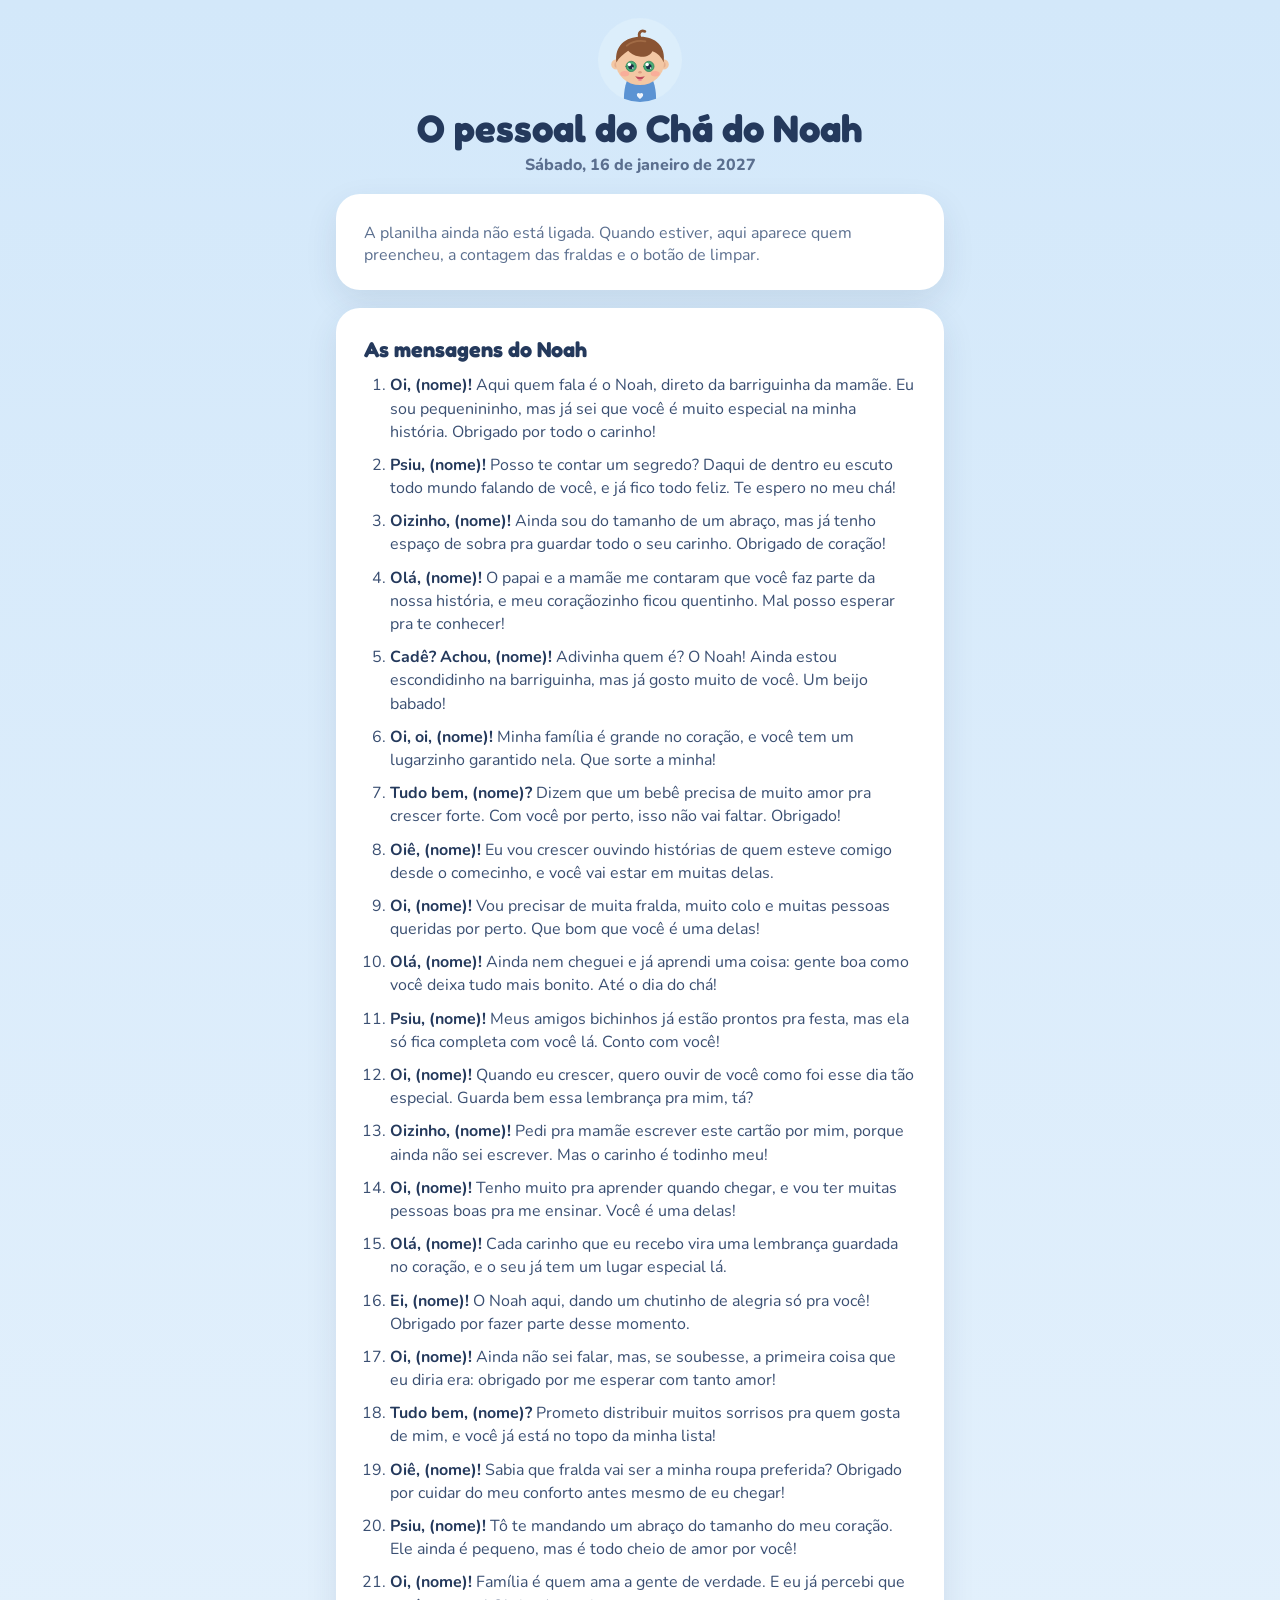
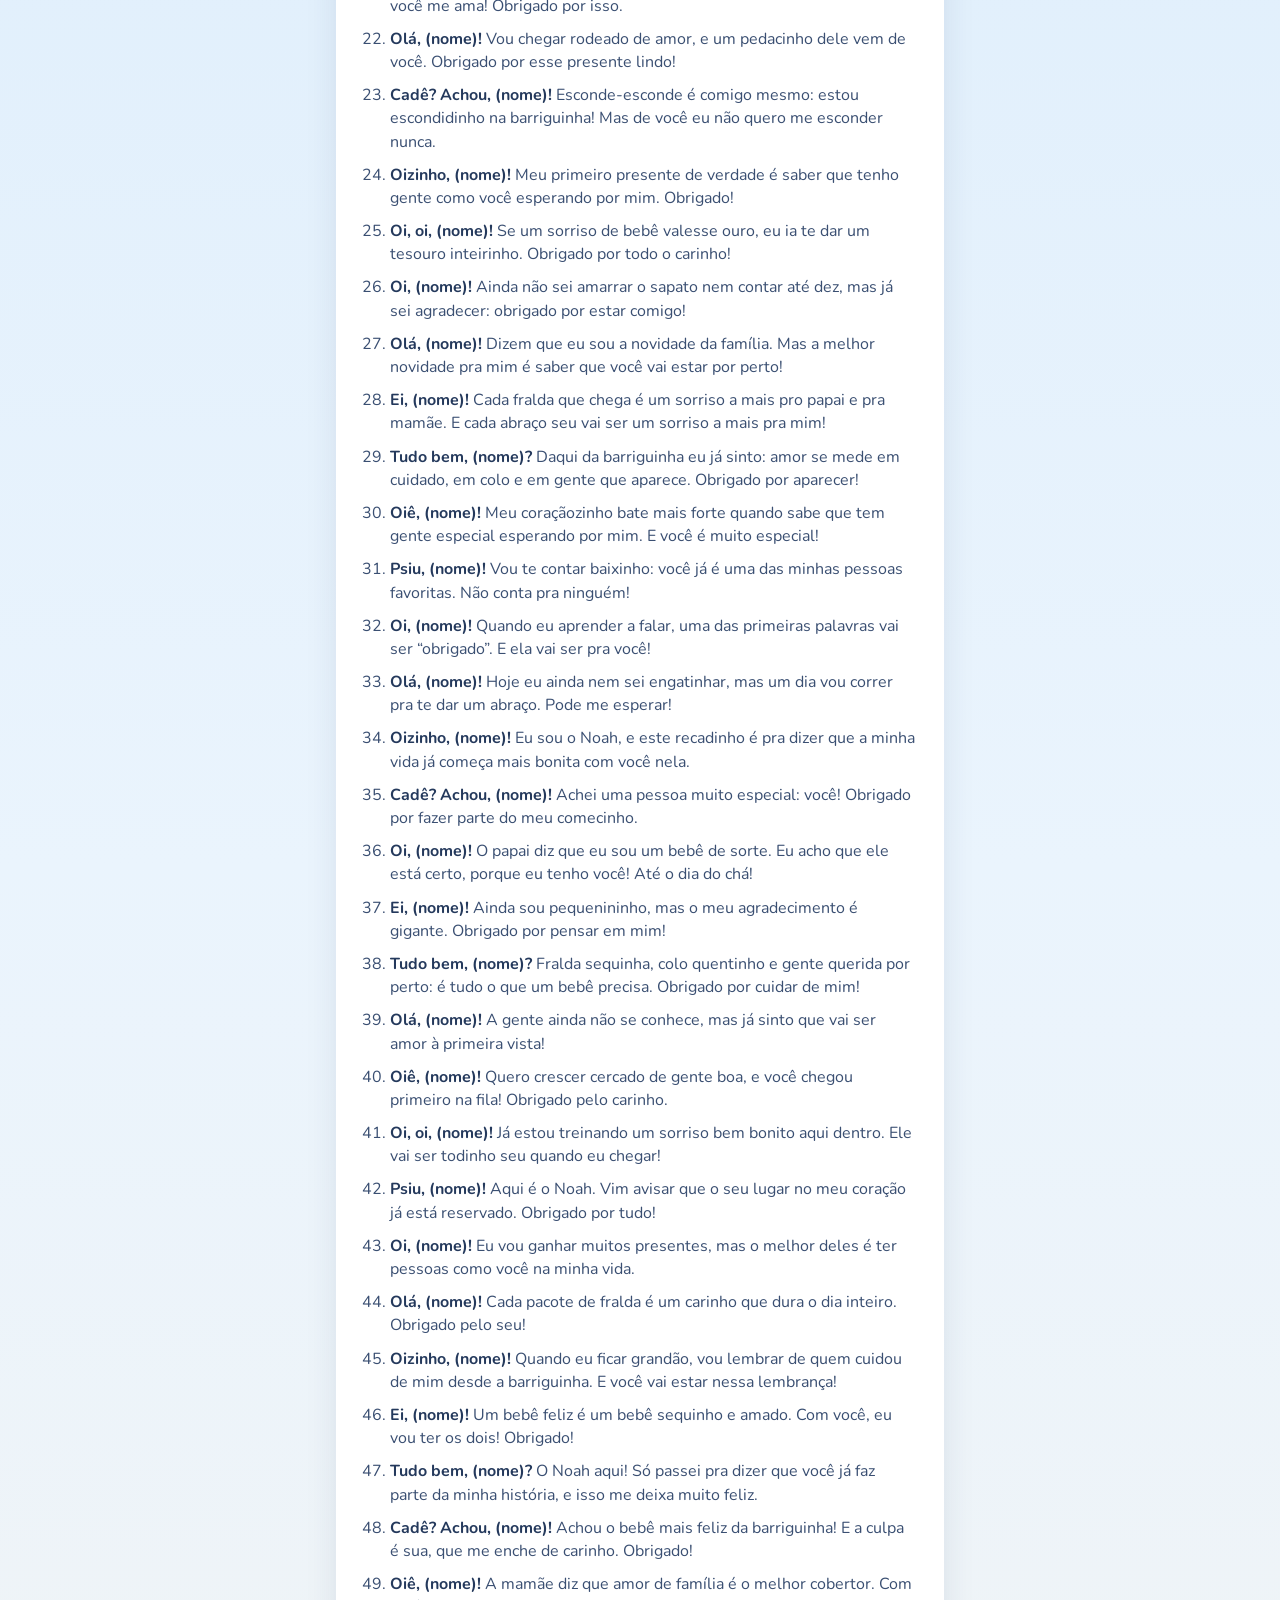
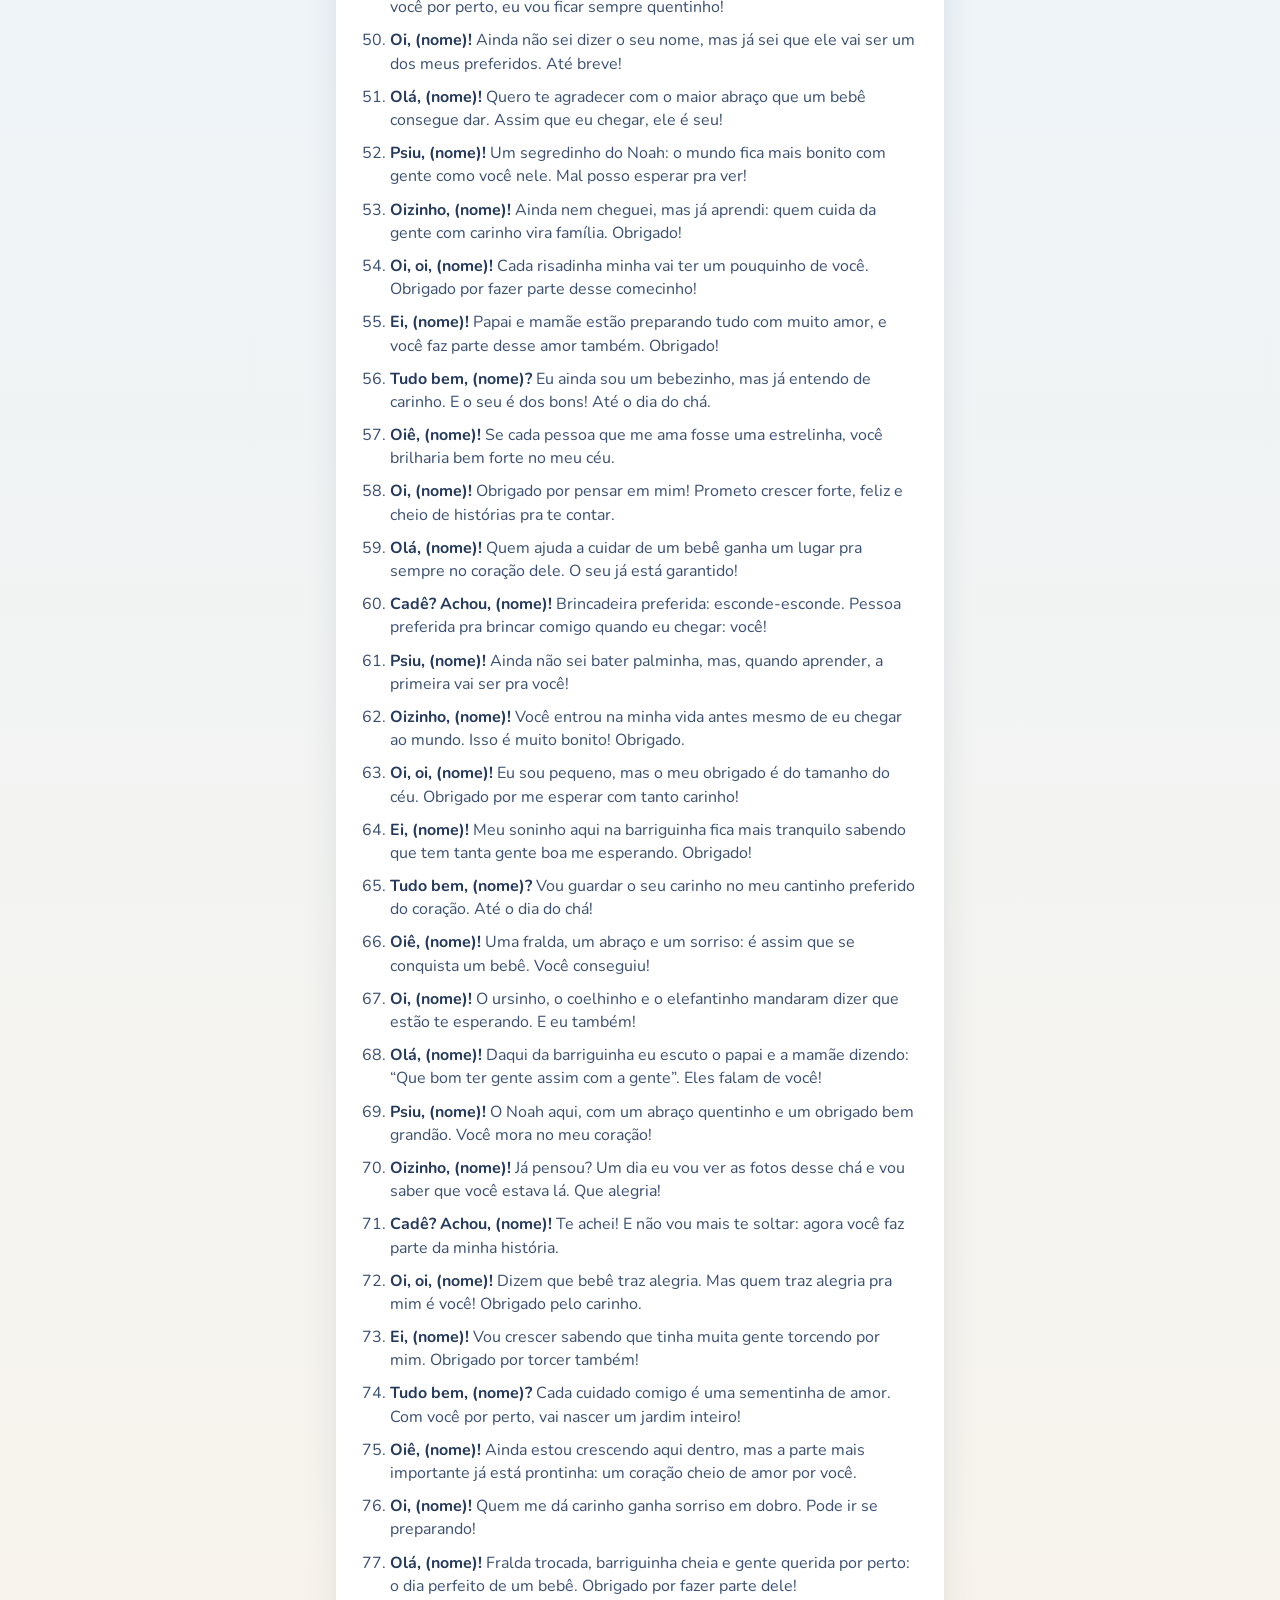
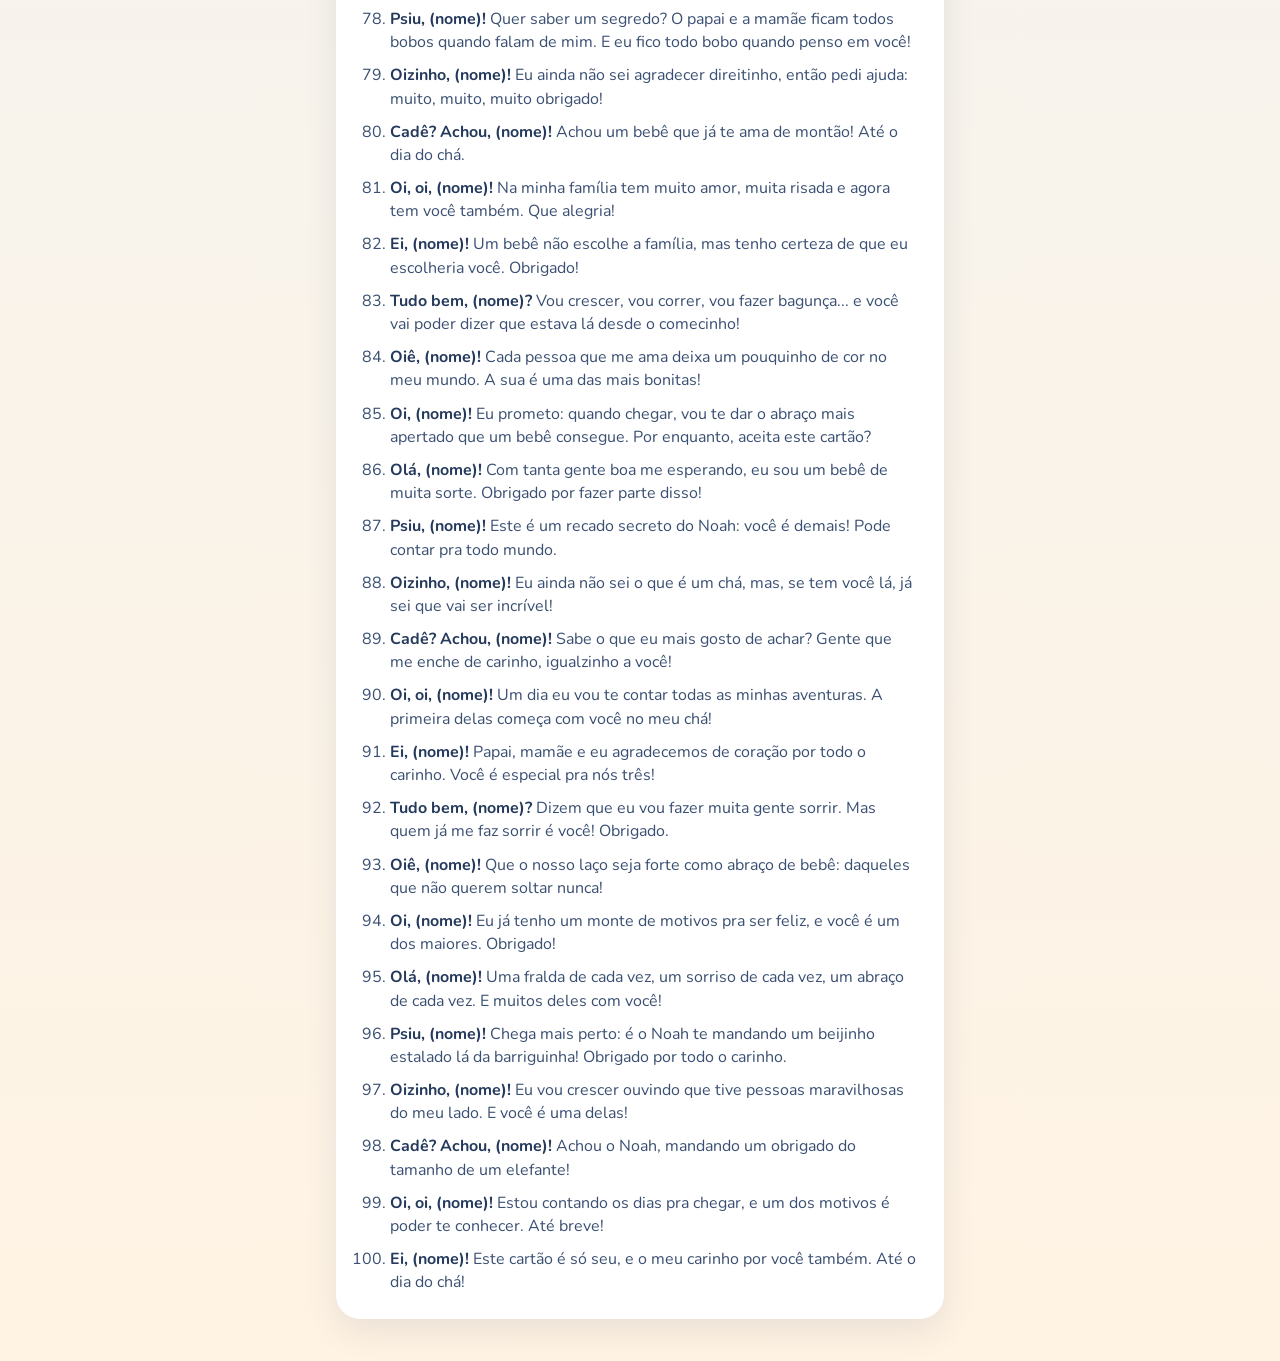
==== pessoal.html @ 7dcc7a03 "Titia/titio, "Deixo a mamãe escolher", 100 mensagens, fotos pro WhatsApp e a página do pessoal - a f" ====
<!doctype html>
<html lang="pt-BR">
<head>
  <meta charset="utf-8">
  <meta name="viewport" content="width=device-width, initial-scale=1">
  <meta name="robots" content="noindex, nofollow">
  <title>O pessoal do Chá do Noah</title>
  <link rel="icon" href="img/icone.svg" type="image/svg+xml">
  <link rel="preconnect" href="https://fonts.googleapis.com">
  <link rel="preconnect" href="https://fonts.gstatic.com" crossorigin>
  <link rel="stylesheet" href="https://fonts.googleapis.com/css2?family=Fredoka:wght@500;600;700&family=Nunito:wght@400;600;700;800&display=swap">
  <link rel="stylesheet" href="estilo.css?v=4">
  <style>
    .pagina-pessoal { max-width: 640px; }
    .topo-pessoal { text-align: center; margin-bottom: 18px; }
    .topo-pessoal .rostinho { width: 84px; margin: 0 auto 6px; }
    .topo-pessoal .rostinho svg { display: block; width: 100%; height: auto; }
    .topo-pessoal h1 { font-size: clamp(1.8rem, 8vw, 2.4rem); }
    .pagina-pessoal .painel { margin-bottom: 18px; }
    .pagina-pessoal h2 { margin: 0 0 12px; font-family: "Fredoka", "Nunito", sans-serif; font-size: 1.35rem; color: var(--azul-escuro); }
    .contagem { display: grid; gap: 10px; }
    .barra { display: grid; grid-template-columns: 44px minmax(0, 1fr) auto; align-items: center; gap: 10px; font-weight: 800; color: var(--azul-escuro); }
    .barra-fundo { height: 14px; background: var(--azul-marcado); border-radius: 999px; overflow: hidden; }
    .barra-cheia { height: 100%; background: var(--azul); border-radius: 999px; }
    .barra.completa .barra-cheia { background: #6cc08b; }
    .barra small { font-weight: 700; color: var(--suave); white-space: nowrap; }
    .total { margin: 14px 0 0; font-weight: 800; }
    .lista { display: grid; gap: 10px; margin: 0; padding: 0; list-style: none; }
    .pessoa { padding: 12px 14px; background: #fbfdff; border: 1px solid var(--borda); border-radius: 14px; }
    .pessoa strong { color: var(--azul-escuro); }
    .pessoa .detalhes { display: block; margin-top: 4px; font-size: 0.9rem; color: var(--suave); overflow-wrap: anywhere; }
    .vazio { margin: 0; color: var(--suave); }
    .mensagens { margin: 0; padding-left: 1.6em; display: grid; gap: 10px; }
    .mensagens li { line-height: 1.45; }
    .mensagens li b { color: var(--azul-escuro); }
    .mensagens .usada { display: block; font-size: 0.85rem; font-weight: 800; color: #3d9a63; }
    .botao-perigo { color: #fff; background: #c2453a; box-shadow: none; }
    .botao-perigo:hover { background: #a63a31; }
    .ok { margin: 12px 0 0; font-weight: 800; color: #3d9a63; }
    .ok:empty { display: none; }
  </style>
</head>
<body>
  <main class="pagina pagina-pessoal">
    <header class="topo-pessoal">
      <div class="rostinho" id="rostinho"></div>
      <h1>O pessoal do Chá do Noah</h1>
      <p class="data" id="data"></p>
    </header>

    <section class="painel" id="entrar">
      <p class="vazio" id="sem-planilha" hidden>A planilha ainda não está ligada. Quando estiver, aqui aparece quem preencheu, a contagem das fraldas e o botão de limpar.</p>
      <form id="form-pin">
        <label class="rotulo" for="pin">Senha</label>
        <input id="pin" type="password" inputmode="numeric" autocomplete="current-password">
        <p class="aviso" id="aviso-pin" role="alert"></p>
        <button class="botao botao-principal" type="submit">Ver o pessoal</button>
      </form>
    </section>

    <div id="painel-pessoal" hidden>
      <section class="painel">
        <h2>Fraldas</h2>
        <div class="contagem" id="contagem"></div>
        <p class="total" id="total"></p>
      </section>
      <section class="painel">
        <h2>Quem já preencheu</h2>
        <ul class="lista" id="lista"></ul>
      </section>
    </div>

    <section class="painel">
      <h2>As mensagens do Noah</h2>
      <ol class="mensagens" id="mensagens"></ol>
    </section>

    <section class="painel" id="zerar" hidden>
      <h2>Zerar pra valer</h2>
      <p class="fala">Pra quando for mandar o link de verdade: quem preencheu até agora (os testes) vai pra aba "Arquivo" da planilha, nada se perde, e a contagem e as mensagens começam do zero.</p>
      <button class="botao botao-perigo" id="limpar" type="button">🧹 Limpar o pessoal</button>
      <p class="ok" id="aviso-limpar" role="status"></p>
    </section>
  </main>

  <script src="config.js?v=4"></script>
  <script src="desenhos.js?v=4"></script>
  <script src="pessoal.js?v=4"></script>
</body>
</html>
---- estilo.css ----
:root {
  --azul: #4f86c6;
  --azul-forte: #3c6fae;
  --azul-escuro: #24395c;
  --azul-claro: #dceefb;
  --azul-marcado: #eaf3fd;
  --texto: #3a4f72;
  --suave: #5b6f8f;
  --borda: #d3e2f1;
  --rosa: #e9849f;
  --rosa-claro: #fff1f5;
  --rosa-borda: #f4b6c6;
  --rosa-forte: #c2577a;
  --verde-whatsapp: #1f9d55;
  --aviso: #b5462f;
  color-scheme: light;
}

* { box-sizing: border-box; }

[hidden] { display: none !important; }

html { -webkit-text-size-adjust: 100%; }

body {
  position: relative;
  margin: 0;
  min-height: 100vh;
  overflow-x: hidden;
  font-family: "Nunito", system-ui, -apple-system, "Segoe UI", sans-serif;
  color: var(--texto);
  background: #eaf4fd linear-gradient(180deg, #d3e8fa 0%, #eaf4fd 40%, #fff3e3 100%);
}

.pagina {
  position: relative;
  max-width: 980px;
  margin: 0 auto;
  padding: 18px 16px 24px;
}

/* ---------- céu do topo (nuvens e brilhinhos) ---------- */

.ceu {
  position: absolute;
  inset: 0 0 auto 0;
  height: 460px;
  overflow: hidden;
  pointer-events: none;
}

.nuvem {
  position: absolute;
  fill: #fff;
  opacity: 0.9;
  animation: flutuar 9s ease-in-out infinite alternate;
}

.nuvem-1 { top: 54px; left: -36px; width: 150px; }
.nuvem-2 { top: 168px; right: -30px; width: 128px; animation-duration: 11s; animation-delay: -3s; }
.nuvem-3 { top: 330px; left: -48px; width: 110px; opacity: 0.7; animation-duration: 13s; }

.brilho {
  position: absolute;
  width: 18px;
  fill: #f5c451;
  animation: piscar 2.8s ease-in-out infinite;
}

.brilho-1 { top: 40px; left: 22%; }
.brilho-2 { top: 120px; right: 16%; width: 14px; fill: #fff; animation-delay: -1s; }
.brilho-3 { top: 290px; right: 9%; width: 12px; animation-delay: -2s; }

@keyframes flutuar {
  from { transform: translateX(0); }
  to { transform: translateX(18px); }
}

@keyframes piscar {
  0%, 100% { opacity: 0.35; transform: scale(0.8); }
  50% { opacity: 1; transform: scale(1.1); }
}

/* ---------- topo ---------- */

.topo {
  position: relative;
  text-align: center;
}

.bebe {
  width: 172px;
  margin: 0 auto;
}

.bebe svg {
  display: block;
  width: 100%;
  height: auto;
  transform-origin: 50% 92%;
  animation: balancinho 3.4s ease-in-out infinite;
}

@keyframes balancinho {
  0%, 100% { transform: rotate(-2.5deg); }
  50% { transform: rotate(2.5deg); }
}

h1 {
  margin: 4px 0 6px;
  font-family: "Fredoka", "Nunito", sans-serif;
  font-weight: 700;
  font-size: clamp(2.5rem, 12vw, 3.75rem);
  line-height: 1.05;
  color: var(--azul-escuro);
}

.data {
  margin: 0;
  font-weight: 800;
  color: var(--suave);
}

/* ---------- formulário, com os bichinhos espiando por cima ---------- */

.painel-espiado {
  --w: 96px;
  position: relative;
  max-width: 520px;
  margin: 92px auto 0;
}

.espia {
  position: absolute;
  z-index: 0;
  width: var(--w);
  top: calc(var(--w) * var(--borda) * -1);
  animation: espiar 0.9s cubic-bezier(0.2, 0.9, 0.3, 1.25) 0.25s both;
}

.espia svg {
  display: block;
  width: 100%;
  height: auto;
}

.espia.frente {
  z-index: 2;
  animation: aparecer 0.35s ease-out 0.95s both;
}

.espia-esquerda { left: 18px; }
.espia-direita { right: 18px; }

@keyframes espiar {
  from { transform: translateY(55%); }
  to { transform: translateY(0); }
}

@keyframes aparecer {
  from { opacity: 0; }
  to { opacity: 1; }
}

.painel {
  position: relative;
  z-index: 1;
  padding: 24px 20px 20px;
  background: #fff;
  border-radius: 24px;
  box-shadow: 0 12px 32px rgba(36, 57, 92, 0.1);
}

/* a fala do Noah no topo do formulário: um balãozinho apontando pro bebê lá em cima */
.fala-do-noah {
  position: relative;
  margin: 0 0 6px;
  padding: 14px 16px;
  line-height: 1.5;
  text-align: center;
  color: var(--azul-escuro);
  background: var(--azul-marcado);
  border-radius: 18px;
}

.fala-do-noah::before {
  content: "";
  position: absolute;
  top: -9px;
  left: 50%;
  width: 18px;
  height: 18px;
  background: var(--azul-marcado);
  border-radius: 3px;
  transform: translateX(-50%) rotate(45deg);
}

.fala-do-noah p {
  position: relative;
  margin: 0;
}

.fala-oi {
  margin-bottom: 4px !important;
  font-family: "Fredoka", "Nunito", sans-serif;
  font-weight: 600;
  font-size: 1.3rem;
}

.fala {
  margin: 0 0 12px;
  font-size: 0.95rem;
  line-height: 1.5;
  color: var(--texto);
}

.fala-mamae { margin: 18px 0 10px; }

.previa-oi {
  margin: 8px 0 0;
  font-size: 0.92rem;
  font-weight: 700;
  color: var(--azul-forte);
}

.previa-oi:empty { display: none; }

.rotulo {
  display: block;
  margin: 18px 0 6px;
  padding: 0;
  font-weight: 800;
  color: var(--azul-escuro);
}

input[type="text"],
input[type="tel"] {
  display: block;
  width: 100%;
  padding: 13px 14px;
  font: inherit;
  font-size: 1.1rem;
  color: var(--azul-escuro);
  background: #fbfdff;
  border: 2px solid var(--borda);
  border-radius: 14px;
  outline: none;
  transition: border-color 0.15s, box-shadow 0.15s;
}

input::placeholder { color: #94a6bf; }

input[type="text"]:focus,
input[type="tel"]:focus {
  border-color: var(--azul);
  box-shadow: 0 0 0 4px rgba(79, 134, 198, 0.18);
}

.dica-campo {
  display: block;
  margin-top: 6px;
  font-size: 0.88rem;
  color: var(--suave);
}

/* tamanhos: o rádio fica escondido e o "chip" ao lado dele é o botão que a pessoa vê */
.escolha {
  min-width: 0;
  margin: 22px 0 0;
  padding: 0;
  border: 0;
}

.escolha legend.rotulo { margin: 0 0 10px; }

.tamanhos {
  display: grid;
  grid-template-columns: repeat(3, minmax(0, 1fr));
  gap: 14px 10px;
  padding-top: 6px;
}

.chamados {
  display: grid;
  grid-template-columns: repeat(4, minmax(0, 1fr));
  gap: 8px;
}

.chamado .chip {
  min-height: 46px;
  padding: 8px 4px;
  font-weight: 800;
  color: var(--azul-escuro);
}

.chamado input:checked + .chip {
  background: var(--rosa-claro);
  border-color: var(--rosa-borda);
  box-shadow: 0 0 0 3px rgba(233, 132, 159, 0.18);
  color: var(--rosa-forte, #c2577a);
}

.tamanho,
.mimo,
.chamado {
  position: relative;
  display: block;
  cursor: pointer;
}

.tamanho input,
.mimo input,
.chamado input {
  position: absolute;
  opacity: 0;
  pointer-events: none;
}

.chip {
  position: relative;
  display: flex;
  flex-direction: column;
  align-items: center;
  justify-content: center;
  gap: 3px;
  min-height: 78px;
  padding: 12px 6px 10px;
  text-align: center;
  background: #fbfdff;
  border: 2px solid var(--borda);
  border-radius: 16px;
  transition: border-color 0.15s, background-color 0.15s, transform 0.1s, box-shadow 0.15s;
}

.tamanho:active .chip { transform: scale(0.97); }

.tamanho-letra {
  font-family: "Fredoka", "Nunito", sans-serif;
  font-weight: 700;
  font-size: 1.65rem;
  line-height: 1;
  color: var(--azul-escuro);
}

.tamanho-nome {
  font-size: 0.8rem;
  font-weight: 700;
  line-height: 1.2;
  color: var(--suave);
}

.selo {
  position: absolute;
  top: -10px;
  left: 50%;
  transform: translateX(-50%);
  padding: 2px 8px;
  white-space: nowrap;
  font-size: 0.68rem;
  font-weight: 800;
  color: #7a5a00;
  background: #ffefc2;
  border-radius: 999px;
}

.tamanho input:checked + .chip {
  background: var(--azul-marcado);
  border-color: var(--azul);
  box-shadow: 0 0 0 3px rgba(79, 134, 198, 0.2);
}

.tamanho input:checked + .chip .tamanho-letra { color: var(--azul-forte); }

.faltam {
  font-size: 0.72rem;
  font-weight: 800;
  color: var(--azul-forte);
}

/* tamanho que já completou na proporção: fica apagadinho e não dá pra escolher */
.tamanho.completo { cursor: not-allowed; }

.tamanho.completo .chip {
  background: #f3f6fa;
  border-style: dashed;
  opacity: 0.6;
}

.tamanho.completo .selo {
  color: var(--suave);
  background: #e6edf5;
}

/* "Uma ajudinha do Noah": título e falas centralizados, como um bilhetinho */
.titulo-ajudinha {
  width: 100%;
  margin-bottom: 8px !important;
  font-family: "Fredoka", "Nunito", sans-serif;
  font-weight: 600;
  font-size: 1.3rem;
  text-align: center;
  color: var(--azul-forte);
}

#escolha-fralda .fala { text-align: center; }

/* "Pode escolher por mim, mamãe!": caixinha azul-clara com o botão redondo */
.mamae-escolhe .chip {
  gap: 10px;
  min-height: 0;
  padding: 14px 12px 12px;
  background: var(--azul-marcado);
  border-color: transparent;
}

.pedido-mamae {
  font-weight: 700;
  color: var(--azul-forte);
}

.botao-mamae {
  display: block;
  width: 100%;
  padding: 12px 16px;
  font-family: "Fredoka", "Nunito", sans-serif;
  font-weight: 600;
  font-size: 1.08rem;
  color: #fff;
  background: #7d95b6;
  border-radius: 999px;
  transition: background-color 0.15s;
}

.mamae-escolhe input:checked + .chip {
  background: var(--azul-marcado);
  border-color: var(--azul);
}

.mamae-escolhe input:checked + .chip .botao-mamae { background: var(--azul); }

.mamae-escolhe input:checked + .chip .botao-mamae::before { content: "✓ "; }

/* mimo (opcional) */
.mimo { margin-top: 14px; }

.mimo .chip {
  flex-direction: row;
  justify-content: flex-start;
  gap: 12px;
  min-height: 0;
  padding: 10px 14px 10px 10px;
  text-align: left;
}

.mimo-presente {
  flex: none;
  width: 52px;
}

.mimo-presente svg {
  display: block;
  width: 100%;
  height: auto;
}

.mimo-textos {
  display: flex;
  flex: 1;
  flex-direction: column;
  min-width: 0;
  gap: 2px;
}

.mimo-textos strong { color: var(--azul-escuro); }

.mimo-textos small {
  font-size: 0.85rem;
  color: var(--suave);
}

.mimo-marca {
  position: relative;
  flex: none;
  width: 28px;
  height: 28px;
  border: 2px solid var(--borda);
  border-radius: 50%;
  background: #fff;
  transition: background-color 0.15s, border-color 0.15s;
}

.mimo input:checked + .chip {
  background: var(--rosa-claro);
  border-color: var(--rosa-borda);
  box-shadow: 0 0 0 3px rgba(233, 132, 159, 0.18);
}

.mimo input:checked + .chip .mimo-marca {
  background: var(--rosa);
  border-color: var(--rosa);
}

.mimo input:checked + .chip .mimo-marca::after {
  content: "";
  position: absolute;
  left: 8px;
  top: 4px;
  width: 7px;
  height: 12px;
  border: solid #fff;
  border-width: 0 3px 3px 0;
  transform: rotate(45deg);
}

.tamanho input:focus-visible + .chip,
.mimo input:focus-visible + .chip {
  outline: 3px solid var(--azul-escuro);
  outline-offset: 2px;
}

.aviso {
  margin: 14px 0 0;
  font-weight: 800;
  color: var(--aviso);
}

.aviso:empty { display: none; }

.botao {
  display: flex;
  align-items: center;
  justify-content: center;
  gap: 8px;
  width: 100%;
  min-height: 56px;
  padding: 12px 18px;
  border: 0;
  border-radius: 16px;
  font-family: "Fredoka", "Nunito", sans-serif;
  font-weight: 600;
  font-size: 1.2rem;
  line-height: 1.2;
  text-align: center;
  text-decoration: none;
  cursor: pointer;
  transition: transform 0.1s, background-color 0.15s;
}

.botao:active { transform: scale(0.98); }

.botao-principal {
  color: #fff;
  background: var(--azul);
  box-shadow: 0 6px 16px rgba(79, 134, 198, 0.35);
}

.botao-principal:hover { background: var(--azul-forte); }

.botao-principal:disabled {
  opacity: 0.75;
  cursor: progress;
}

.botao-whatsapp {
  color: #fff;
  background: var(--verde-whatsapp);
  box-shadow: 0 6px 16px rgba(31, 157, 85, 0.28);
}

#form .botao { margin-top: 20px; }

.botao:focus-visible,
.baixar:focus-visible,
.link:focus-visible {
  outline: 3px solid var(--azul-escuro);
  outline-offset: 3px;
}

.privacidade {
  margin: 14px 0 0;
  font-size: 0.85rem;
  text-align: center;
  color: var(--suave);
}

/* ---------- cartões prontos ---------- */

.resultado {
  margin-top: 36px;
  scroll-margin-top: 12px;
}

.resultado h2 {
  margin: 0;
  font-family: "Fredoka", "Nunito", sans-serif;
  font-weight: 700;
  font-size: 2rem;
  text-align: center;
  color: var(--azul-escuro);
  overflow-wrap: anywhere;
}

.fralda {
  margin: 6px 0 18px;
  font-weight: 800;
  font-size: 1.05rem;
  text-align: center;
}

/* o recado é o principal (grande); o lembrete fica pequenininho embaixo */
.cartao-principal {
  max-width: 440px;
  margin: 0 auto;
  padding: 10px;
  background: #fff;
  border-radius: 22px;
  box-shadow: 0 10px 26px rgba(36, 57, 92, 0.1);
}

.cartao-principal img {
  display: block;
  width: 100%;
  height: auto;
  border-radius: 14px;
  background: var(--azul-claro);
}

.lembrete-pequeno {
  display: flex;
  align-items: center;
  gap: 14px;
  max-width: 440px;
  margin: 18px auto 0;
  padding: 10px 14px 10px 10px;
  background: rgba(255, 255, 255, 0.75);
  border: 1px solid var(--borda);
  border-radius: 18px;
}

.lembrete-pequeno img {
  flex: none;
  width: 76px;
  height: auto;
  border-radius: 10px;
  background: var(--azul-claro);
}

.lembrete-textos {
  display: flex;
  flex-direction: column;
  align-items: flex-start;
  gap: 4px;
  min-width: 0;
  font-size: 0.92rem;
  color: var(--suave);
}

.lembrete-textos strong { color: var(--azul-escuro); }

.botao-claro {
  color: var(--azul-escuro);
  background: var(--azul-claro);
  font-size: 1.05rem;
}

.aviso-suave {
  font-weight: 700;
  font-size: 0.9rem;
  text-align: center;
  color: var(--suave);
}

.baixar {
  flex: none;
  padding: 8px 14px;
  font-weight: 800;
  font-size: 0.95rem;
  color: var(--azul-escuro);
  background: var(--azul-claro);
  border-radius: 12px;
  text-decoration: none;
}

.acoes {
  display: grid;
  gap: 12px;
  max-width: 520px;
  margin: 22px auto 0;
}

.acoes .aviso { margin: 0; }

.dica {
  margin: 2px 0 0;
  font-size: 0.9rem;
  text-align: center;
  color: var(--suave);
}

.link {
  justify-self: center;
  padding: 8px;
  font: inherit;
  font-weight: 800;
  color: var(--azul-forte);
  background: none;
  border: 0;
  text-decoration: underline;
  cursor: pointer;
}

.rodape {
  padding: 8px 16px 28px;
  font-size: 0.9rem;
  font-weight: 700;
  text-align: center;
  color: var(--suave);
}

.rodape-coracao { color: var(--rosa); }

/* ---------- telas maiores ---------- */

@media (min-width: 600px) {
  .painel-espiado {
    --w: 118px;
    margin-top: 112px;
  }
  .painel { padding: 28px 28px 24px; }
}

@media (prefers-reduced-motion: reduce) {
  *,
  *::before,
  *::after {
    animation: none !important;
    transition: none !important;
  }
}
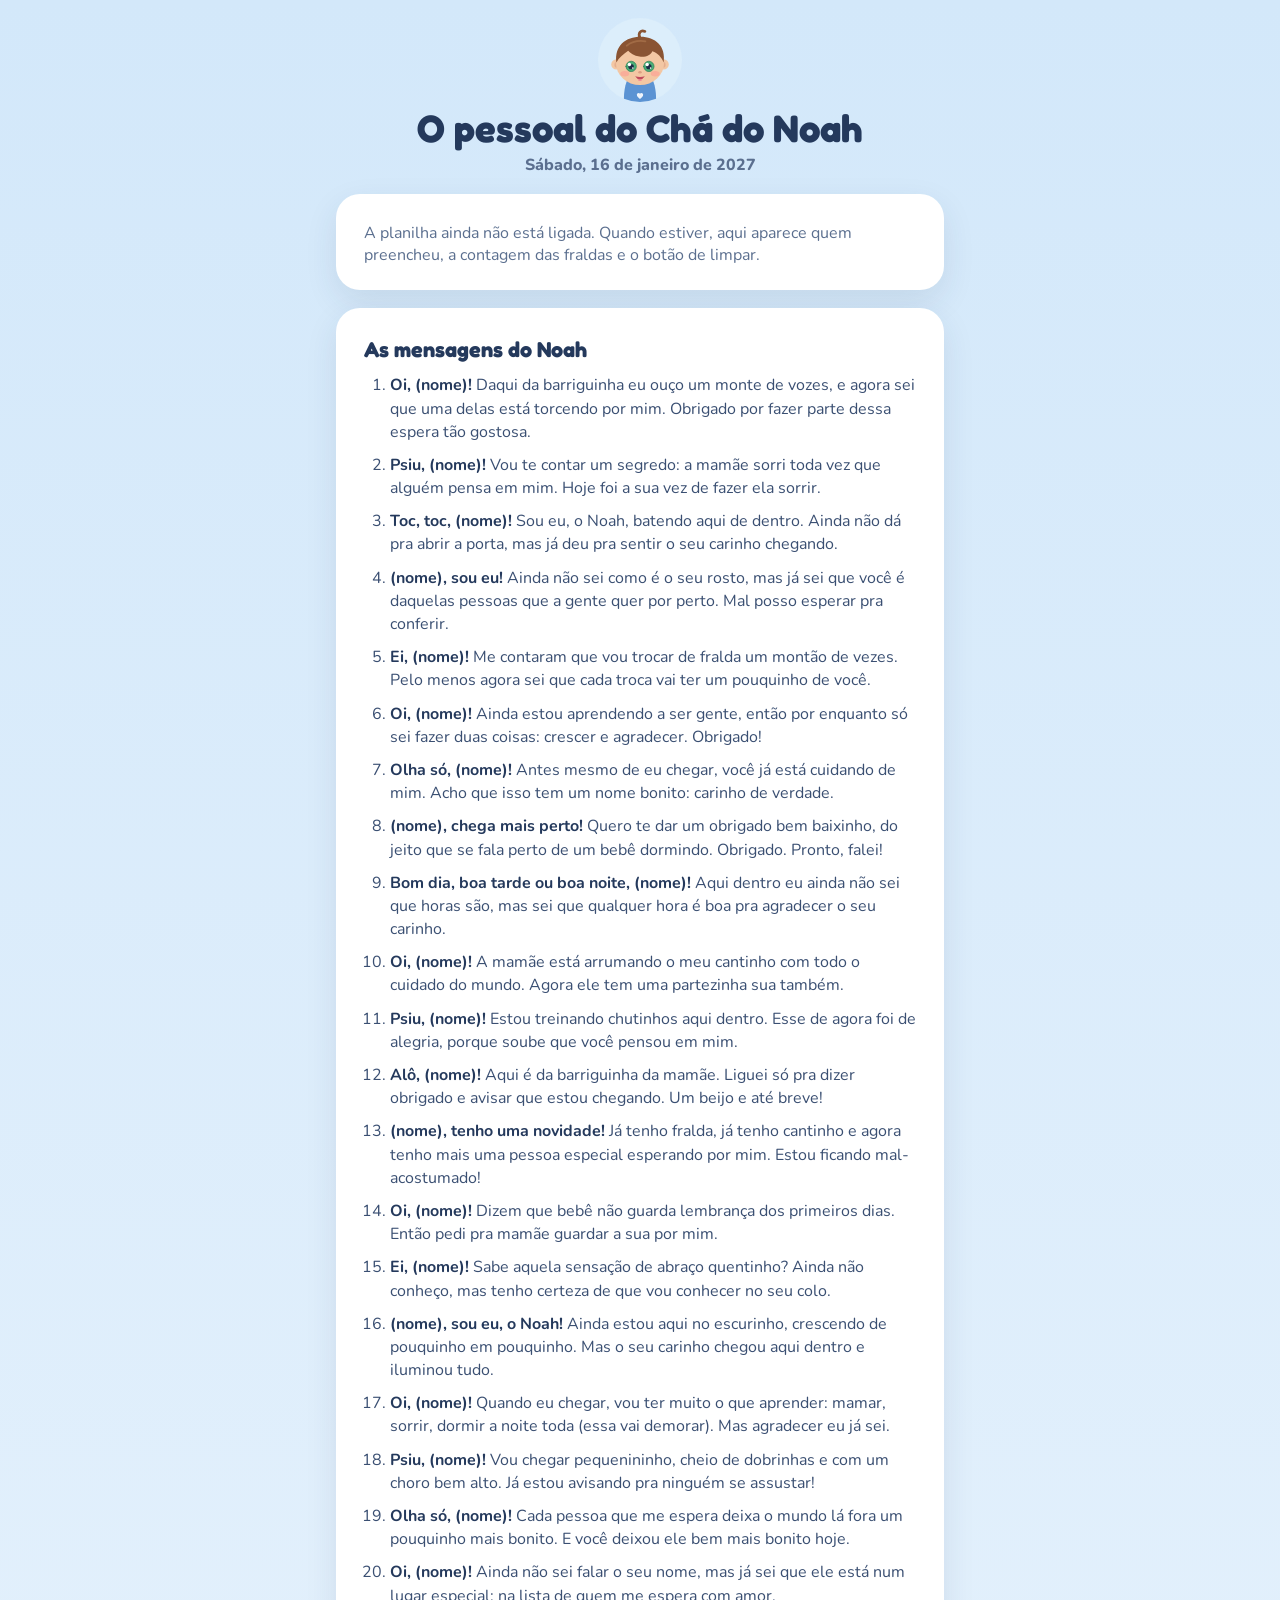
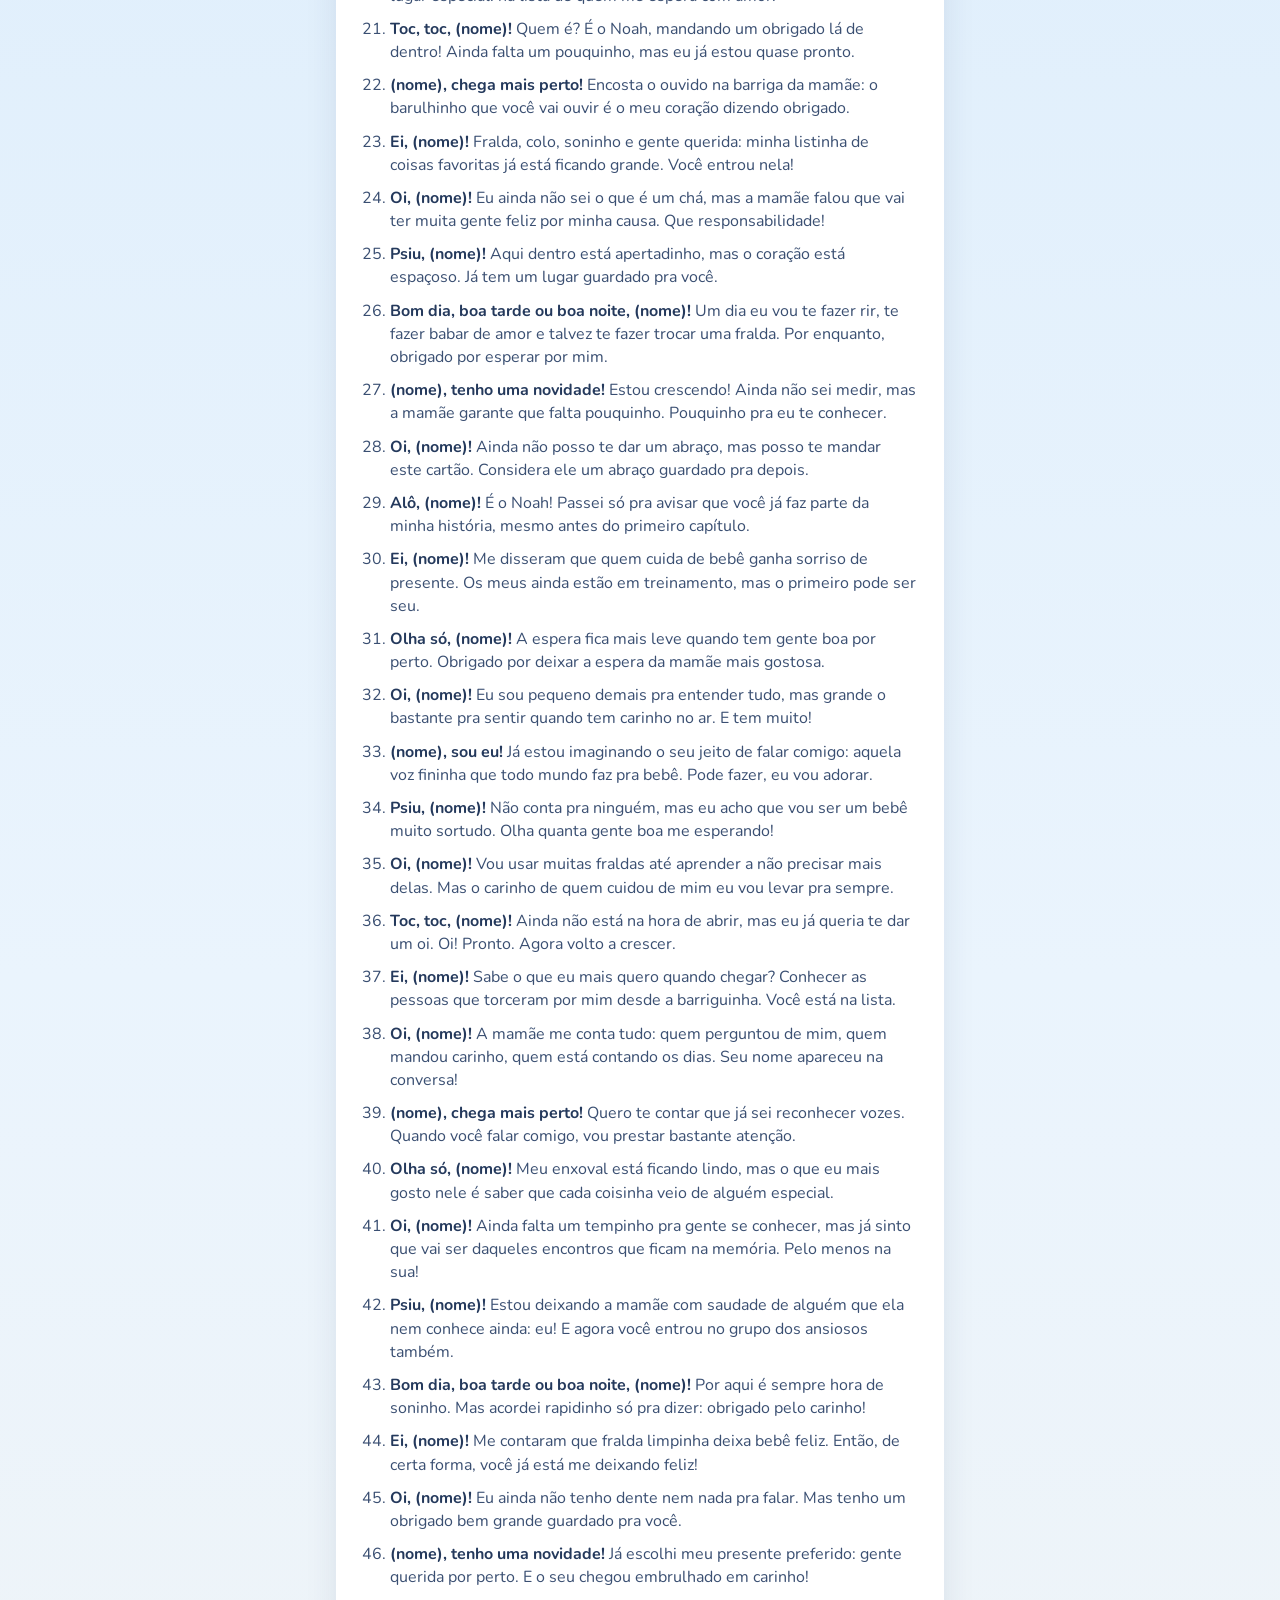
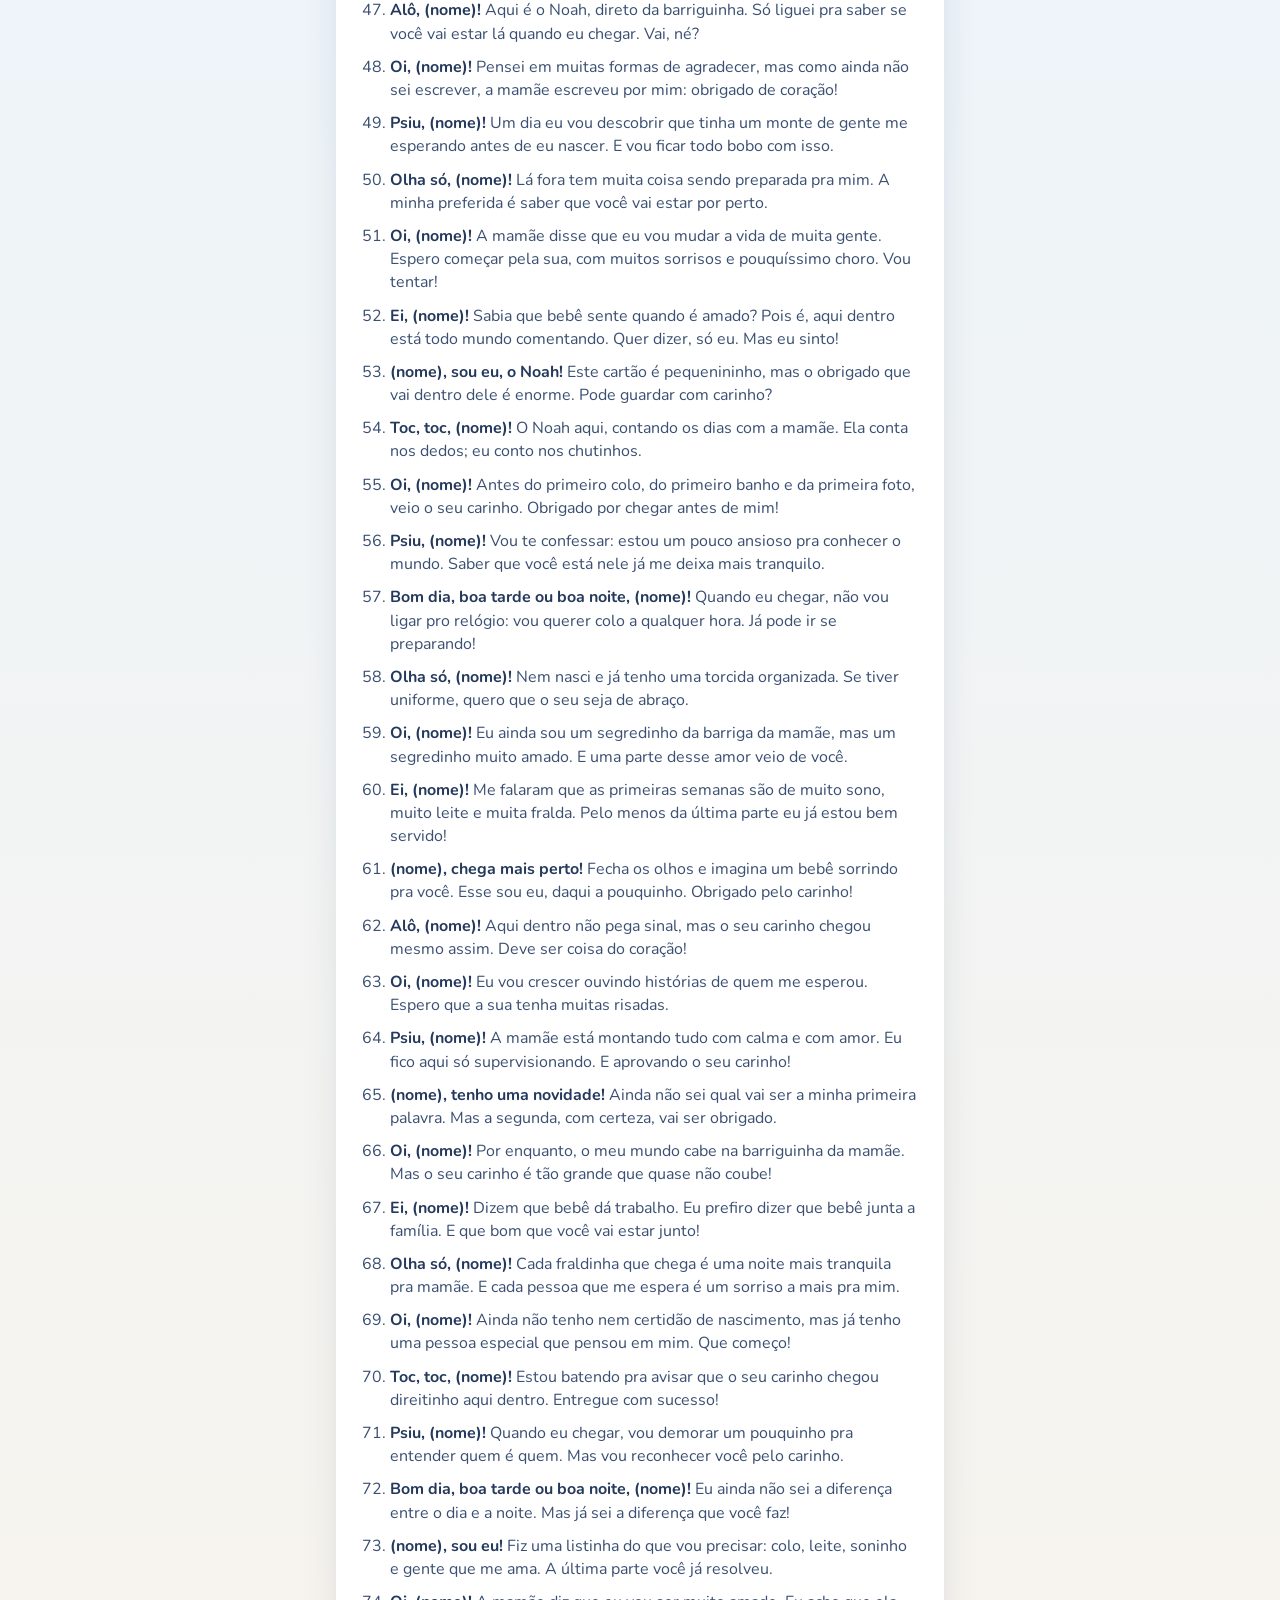
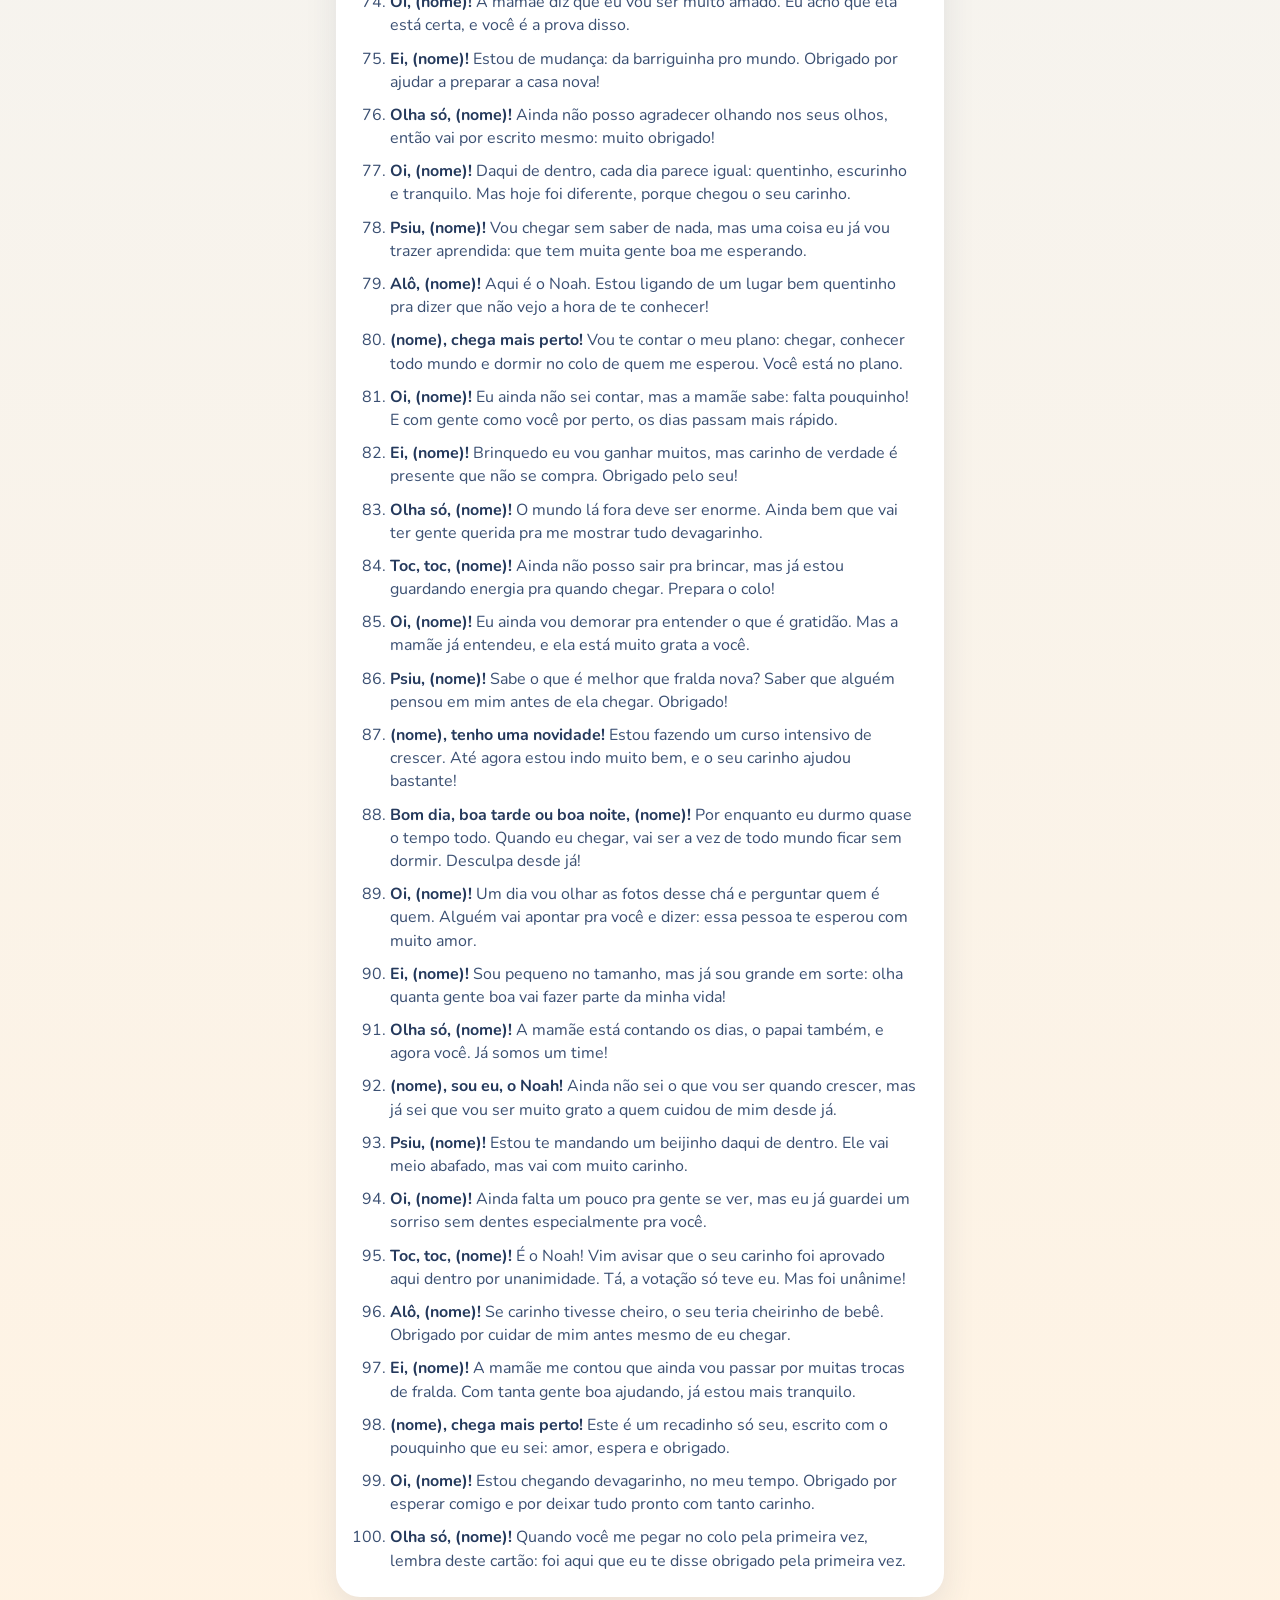
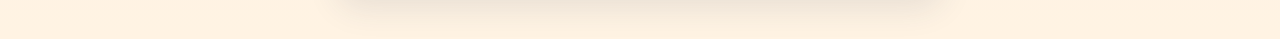
==== commit 1248d04c: "As 100 mensagens no jeito humano do Noah Mensagens novas, originais, no estilo que o jm pediu pra en" ====
--- a/pessoal.html
+++ b/pessoal.html
@@ -9,7 +9,7 @@
   <link rel="preconnect" href="https://fonts.googleapis.com">
   <link rel="preconnect" href="https://fonts.gstatic.com" crossorigin>
   <link rel="stylesheet" href="https://fonts.googleapis.com/css2?family=Fredoka:wght@500;600;700&family=Nunito:wght@400;600;700;800&display=swap">
-  <link rel="stylesheet" href="estilo.css?v=4">
+  <link rel="stylesheet" href="estilo.css?v=5">
   <style>
     .pagina-pessoal { max-width: 640px; }
     .topo-pessoal { text-align: center; margin-bottom: 18px; }
@@ -83,8 +83,8 @@
     </section>
   </main>
 
-  <script src="config.js?v=4"></script>
-  <script src="desenhos.js?v=4"></script>
-  <script src="pessoal.js?v=4"></script>
+  <script src="config.js?v=5"></script>
+  <script src="desenhos.js?v=5"></script>
+  <script src="pessoal.js?v=5"></script>
 </body>
 </html>
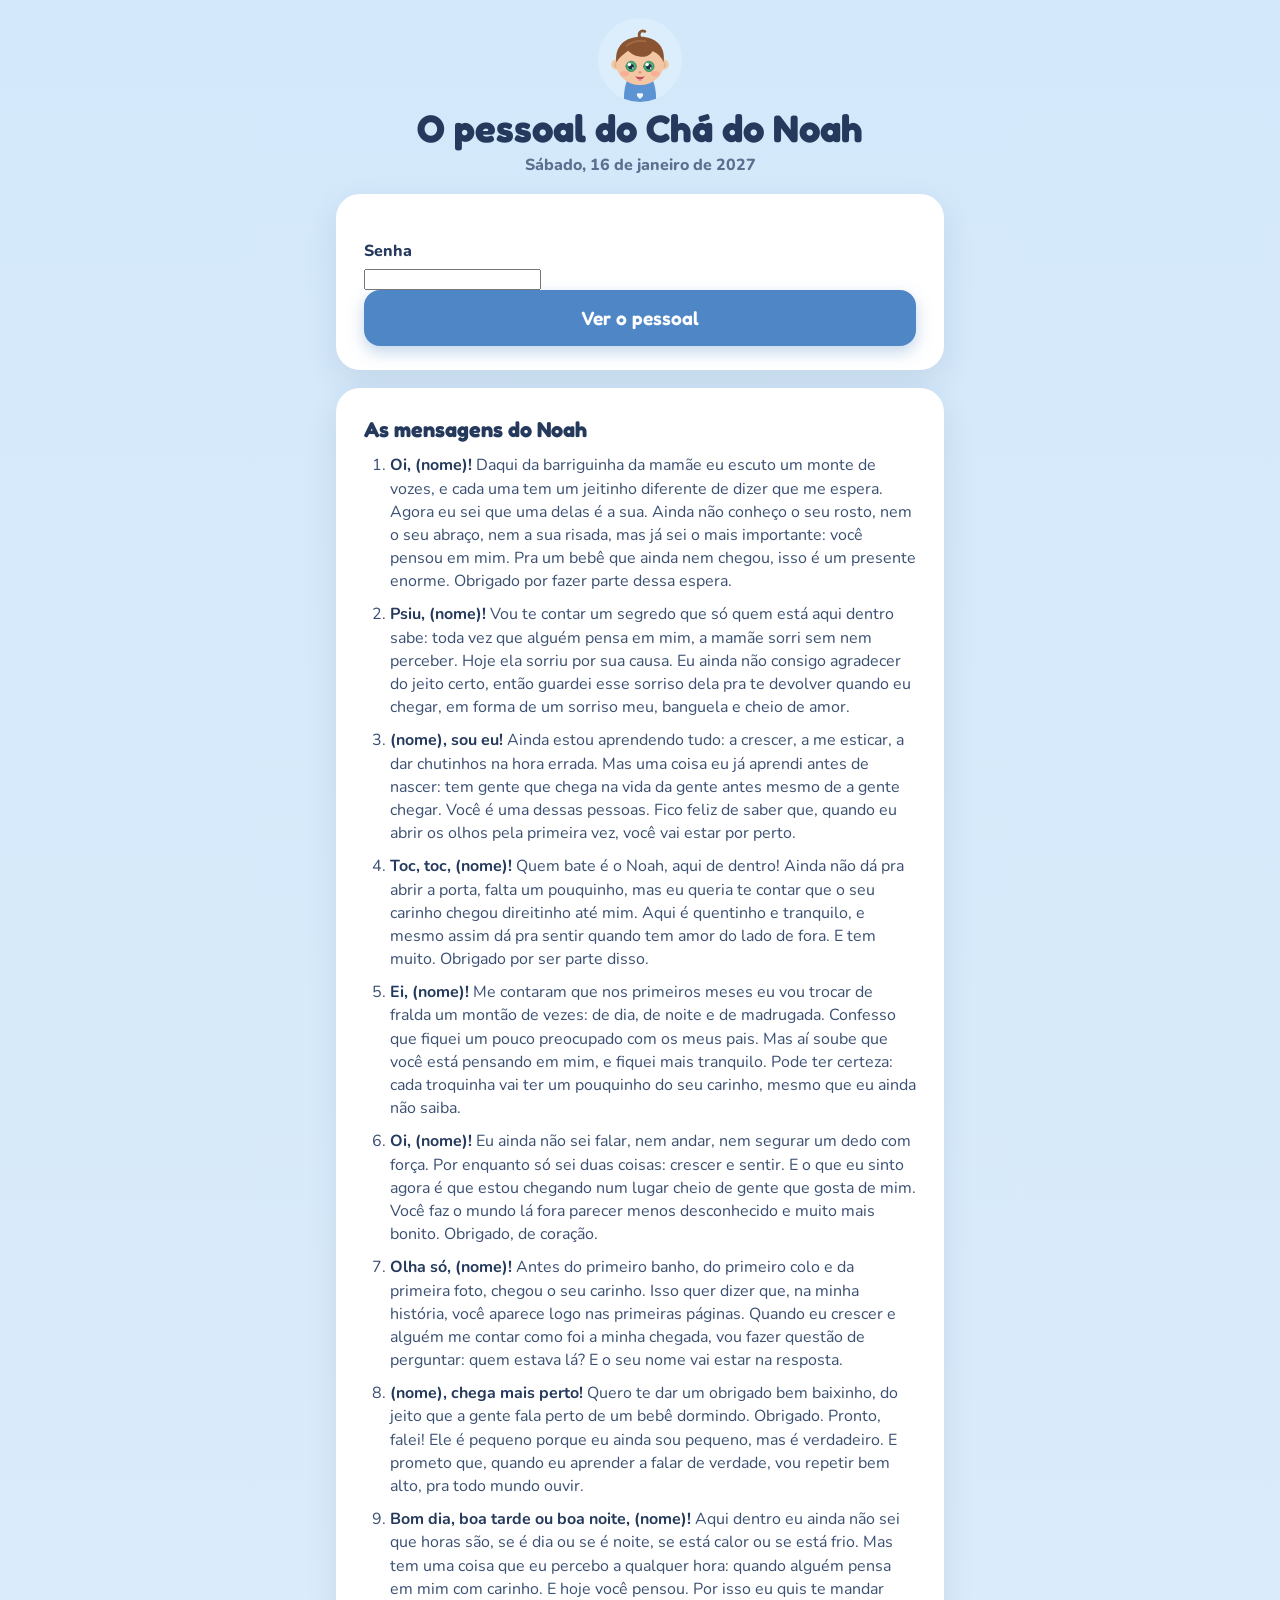
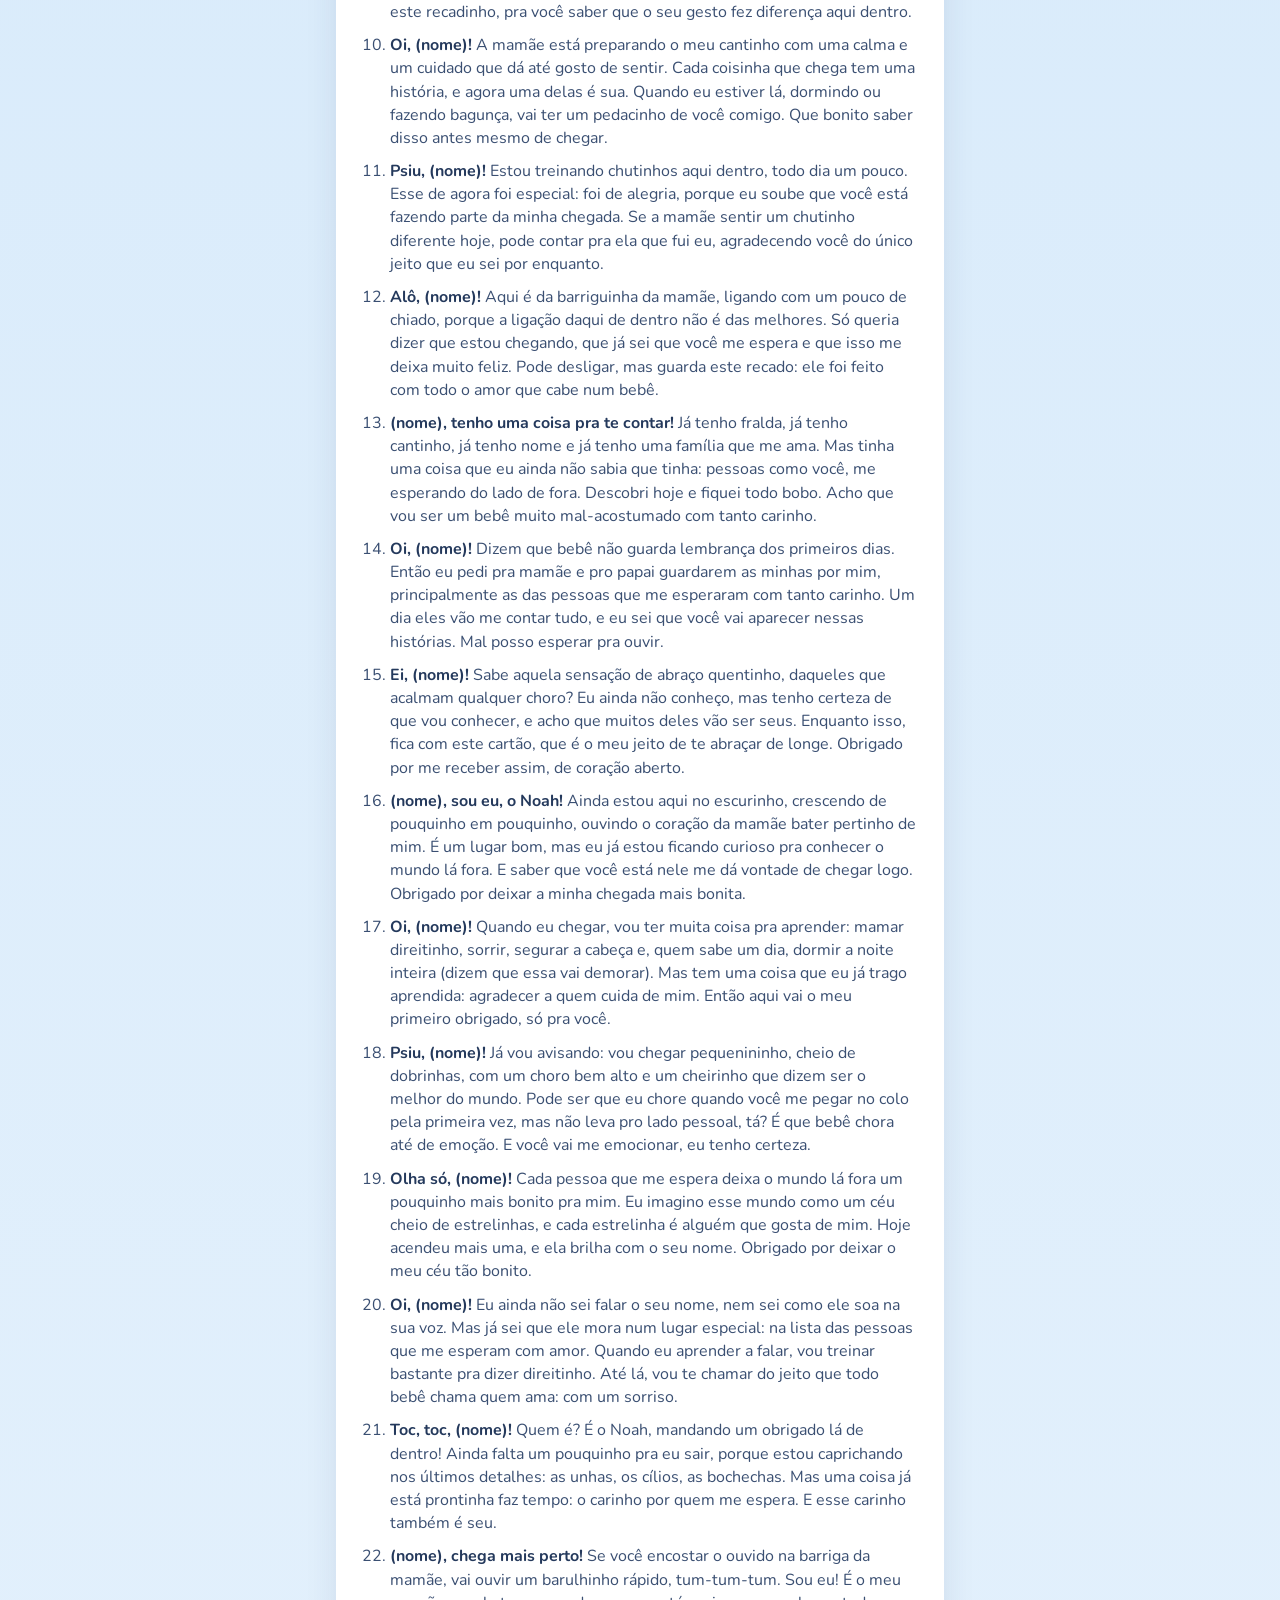
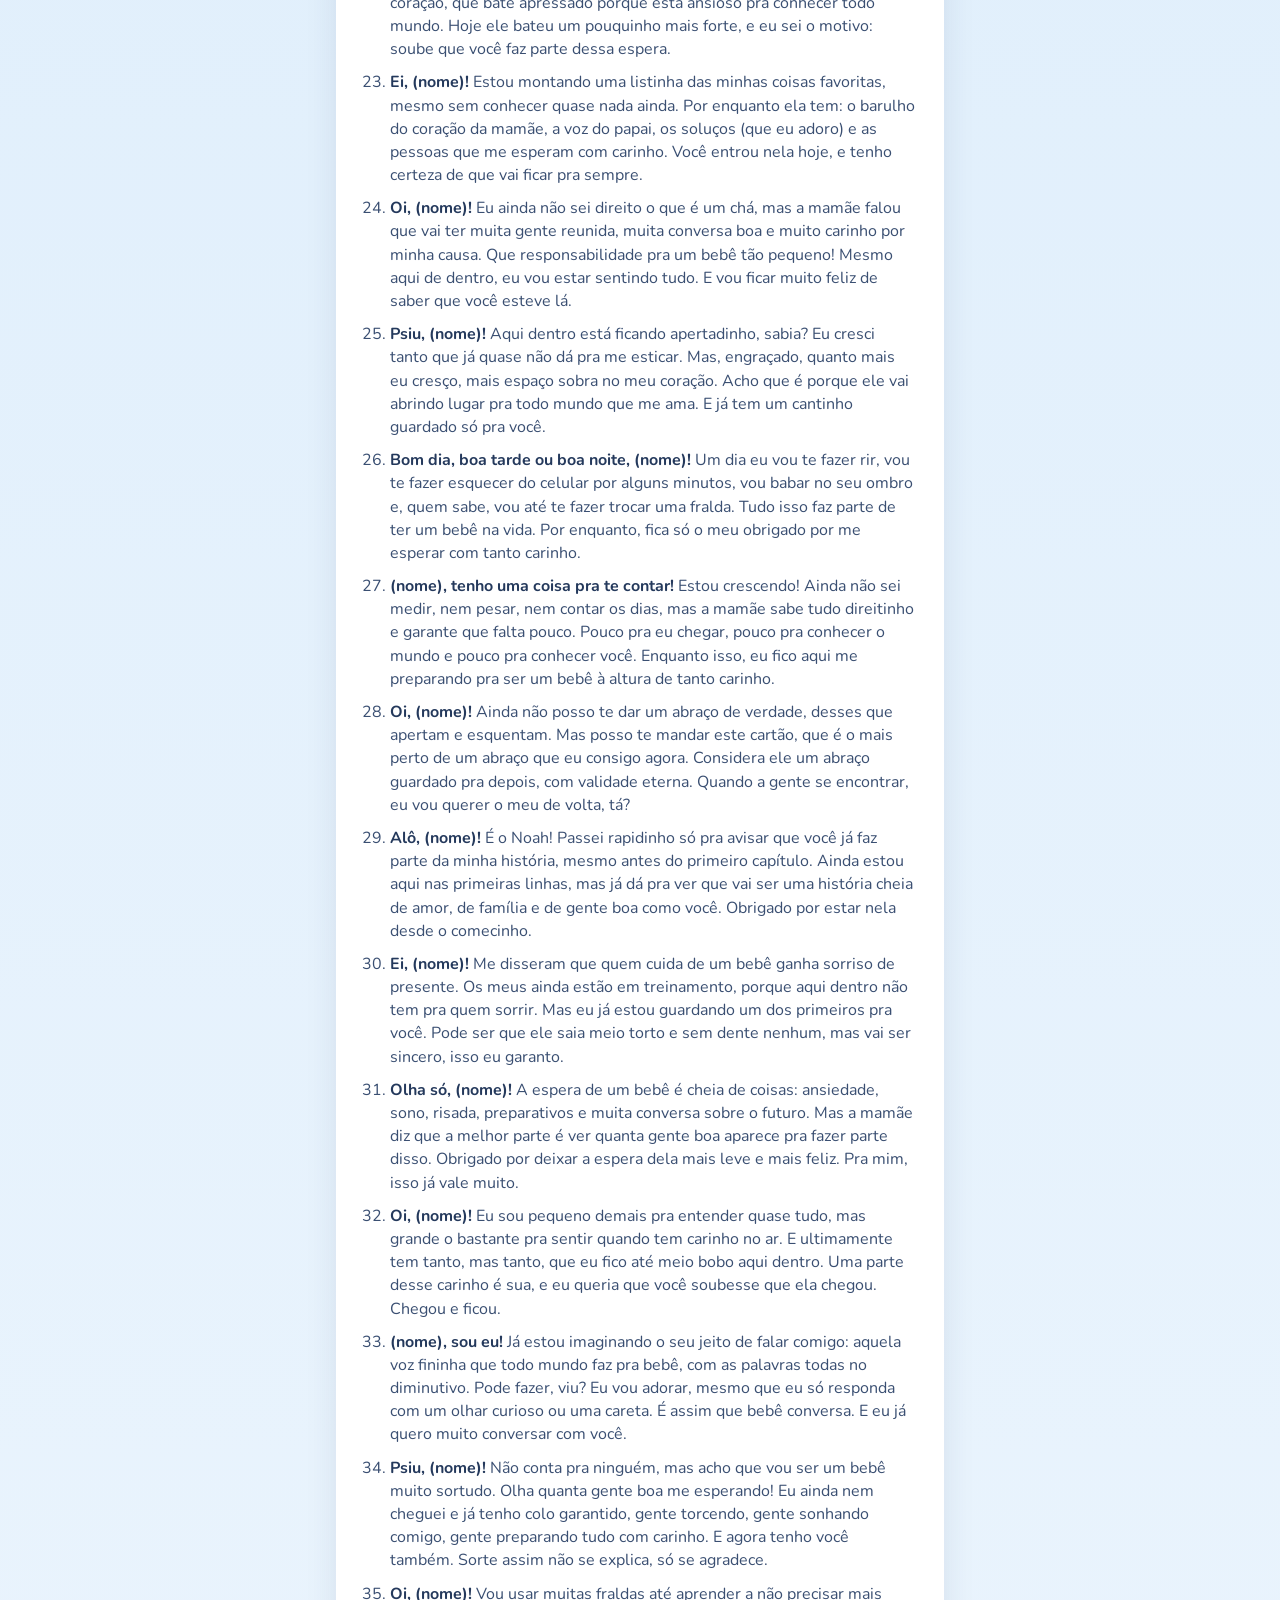
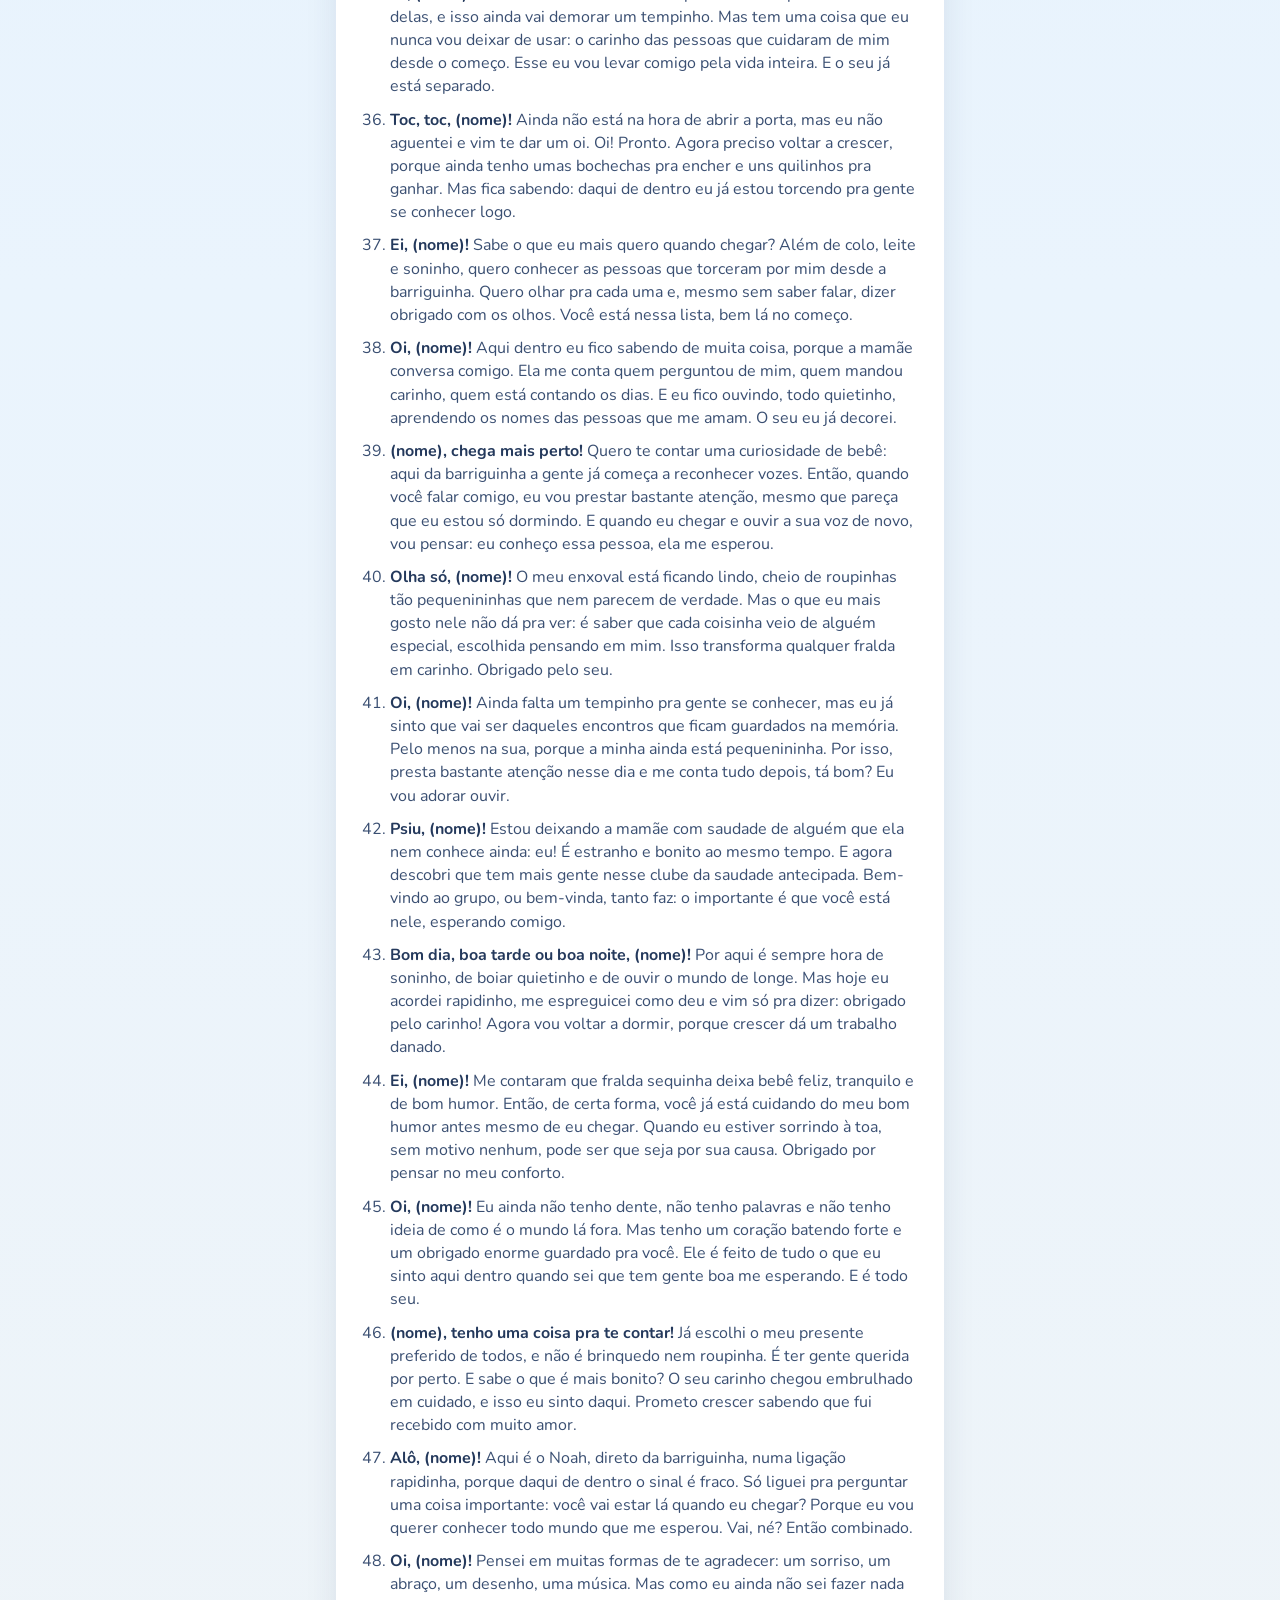
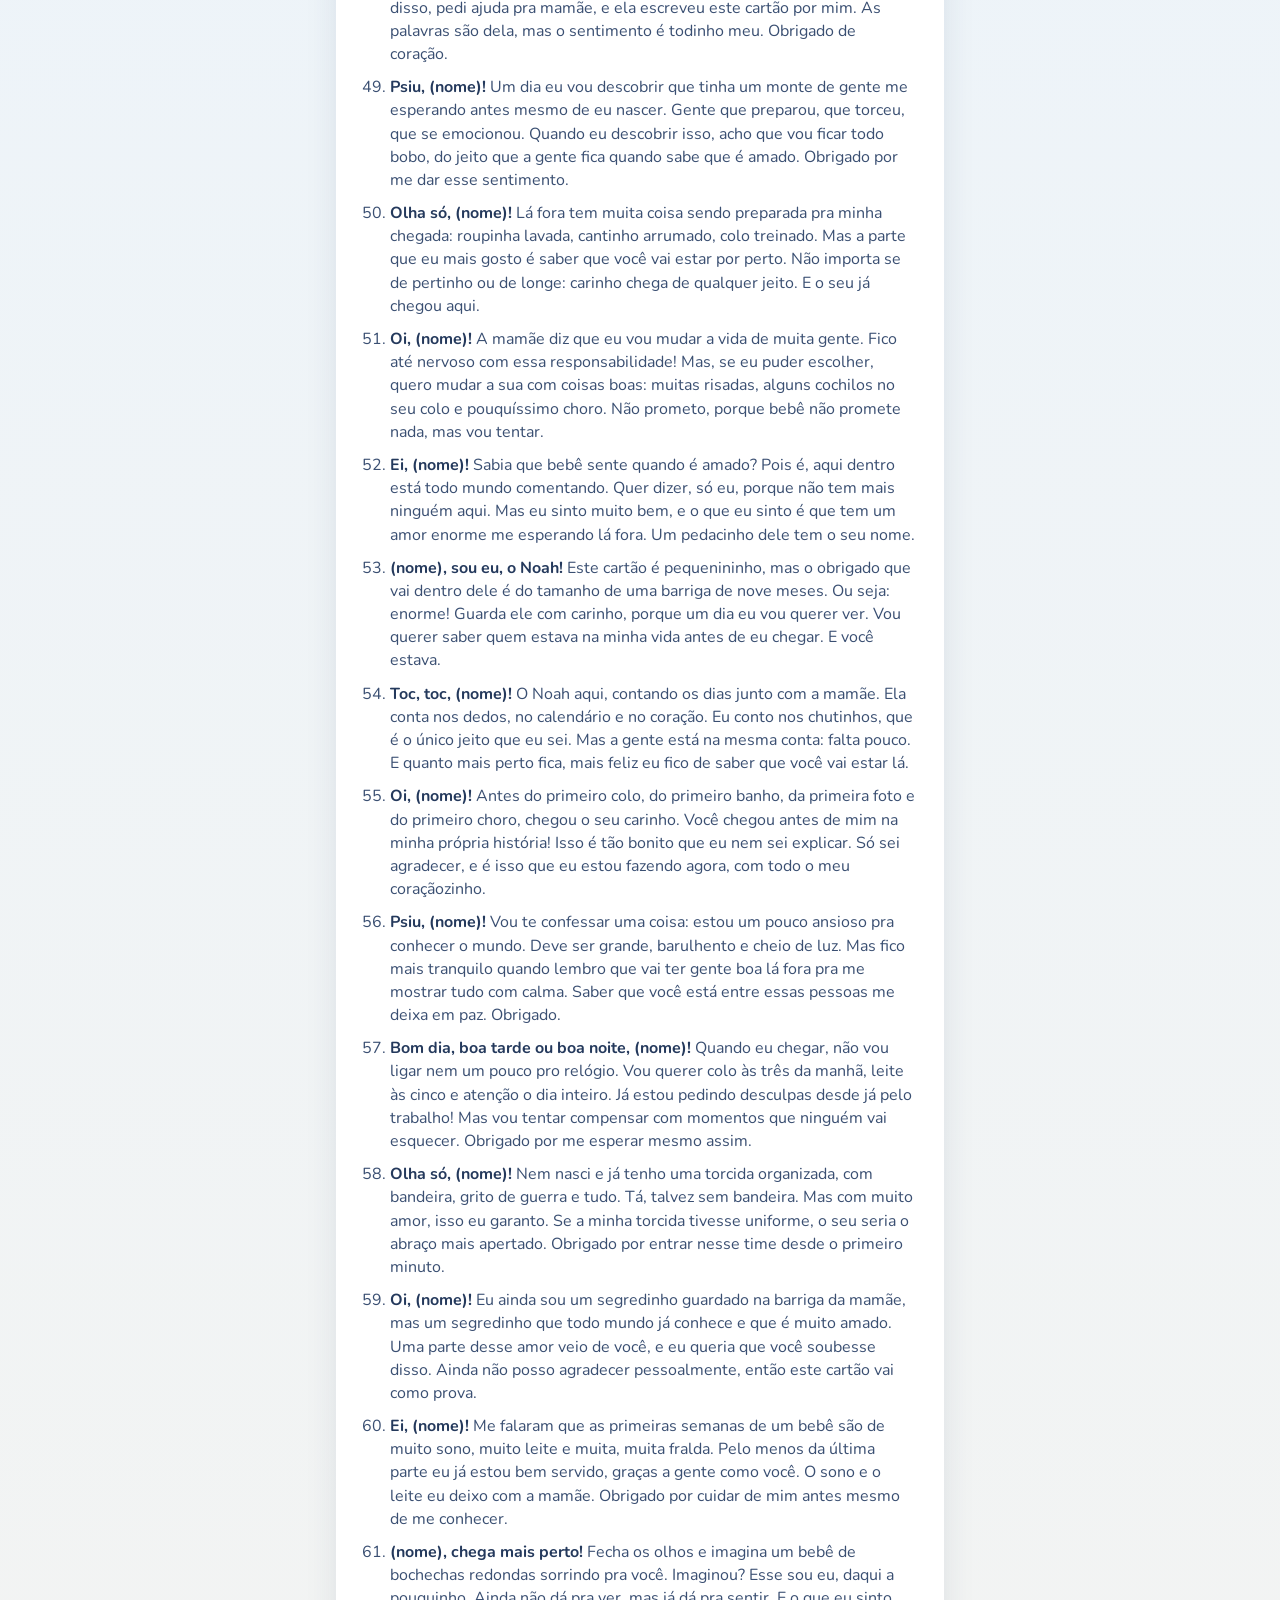
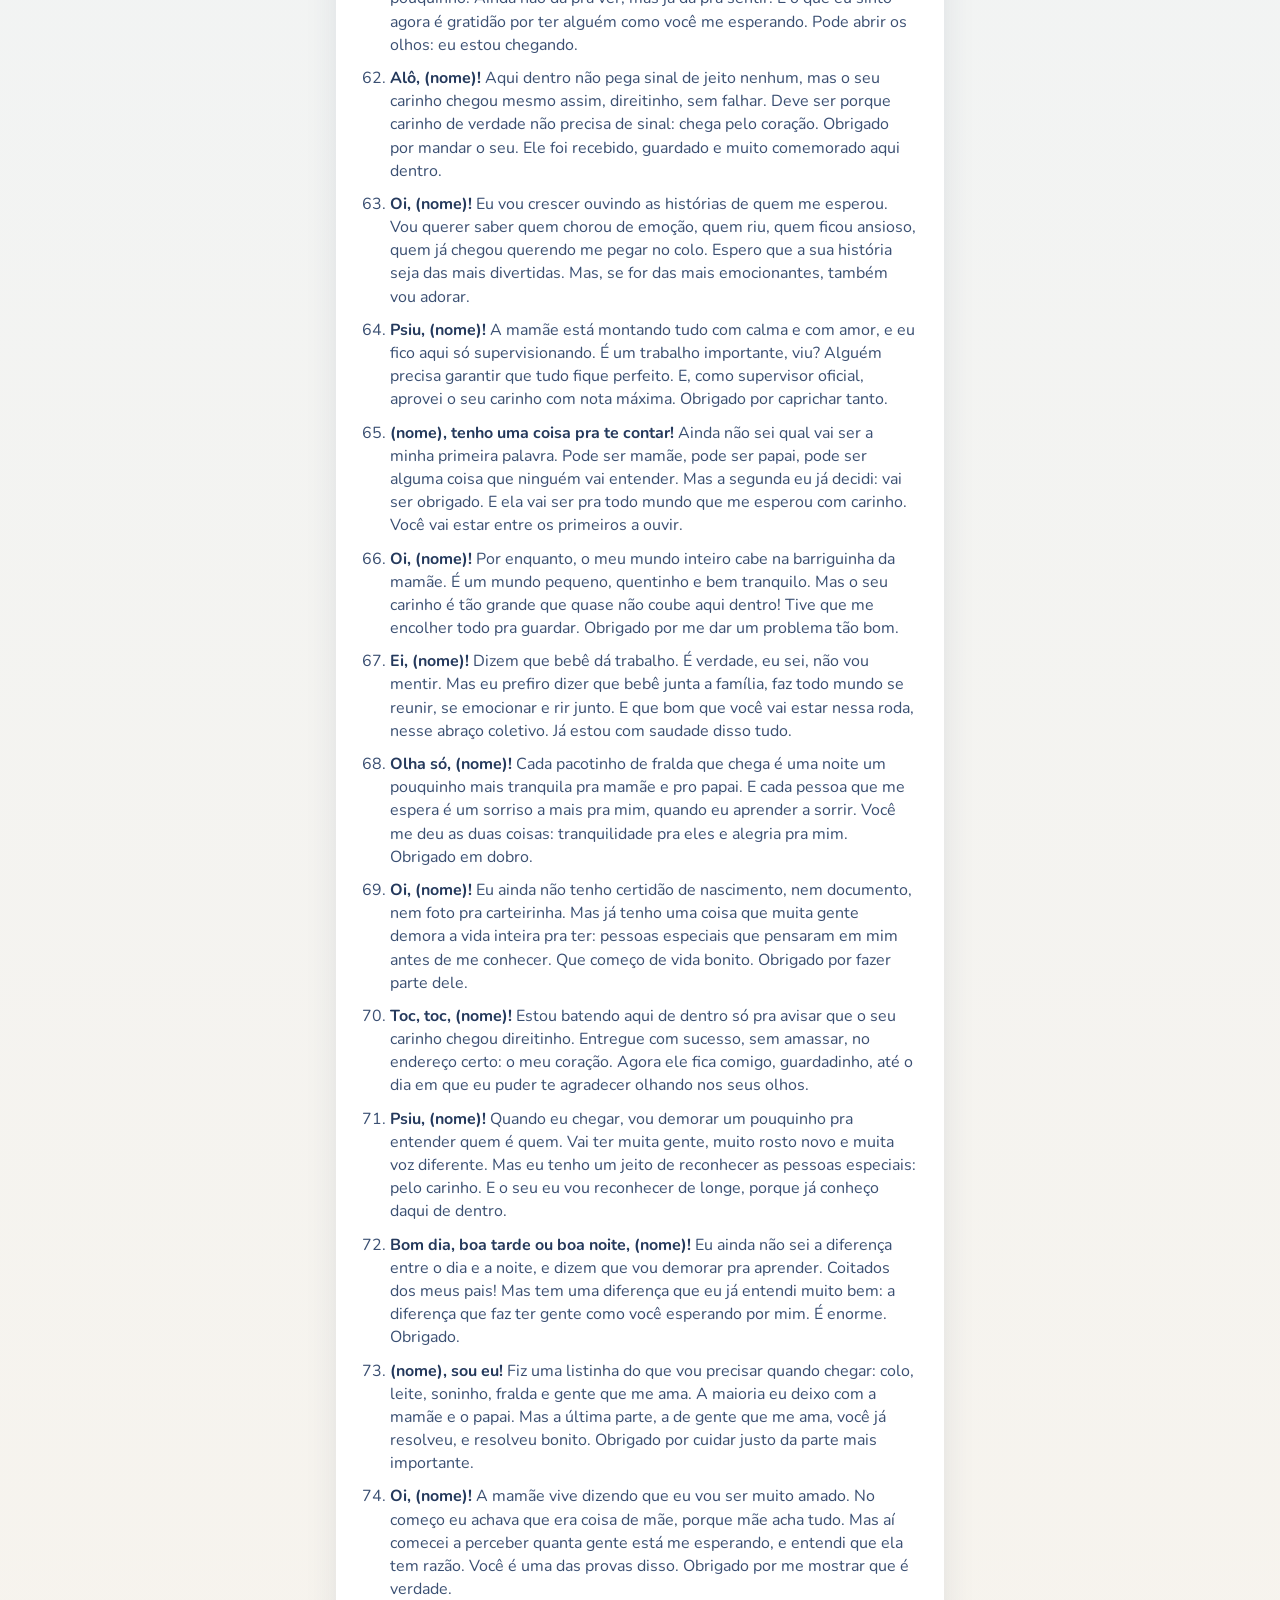
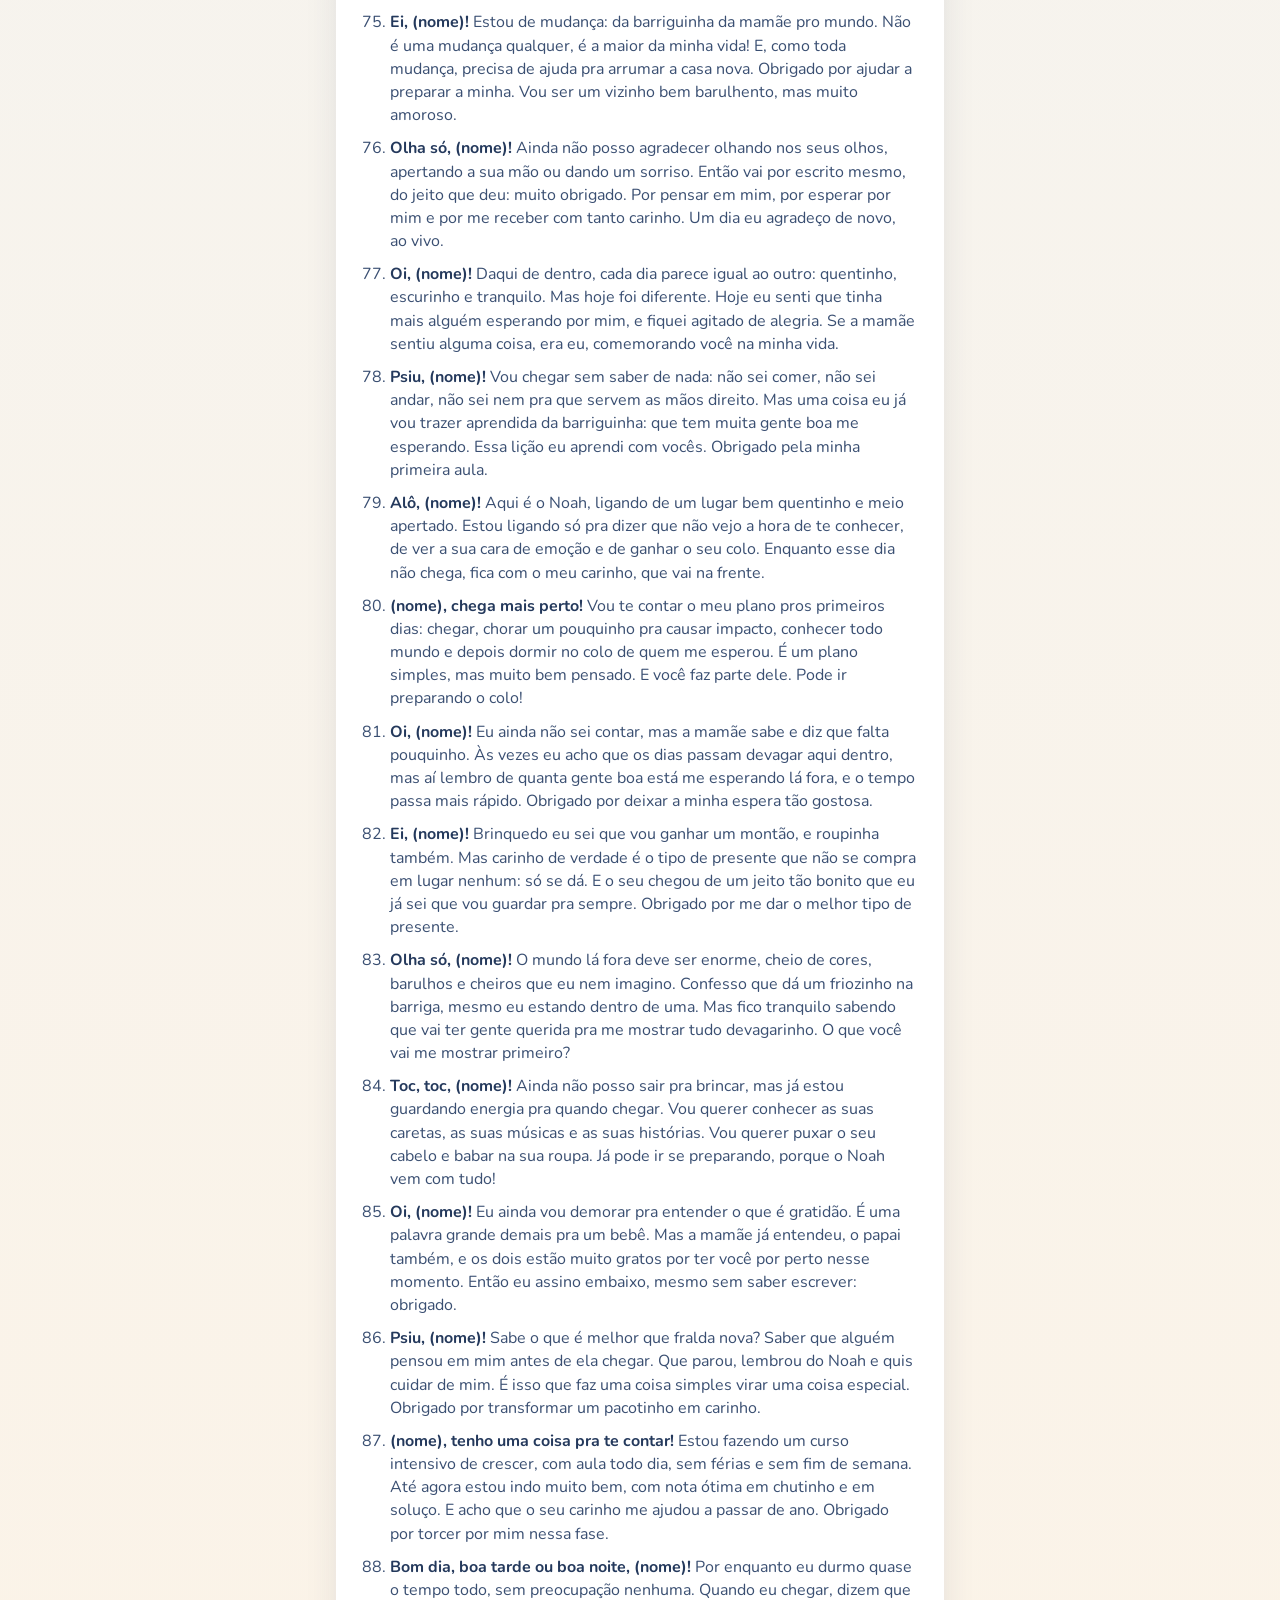
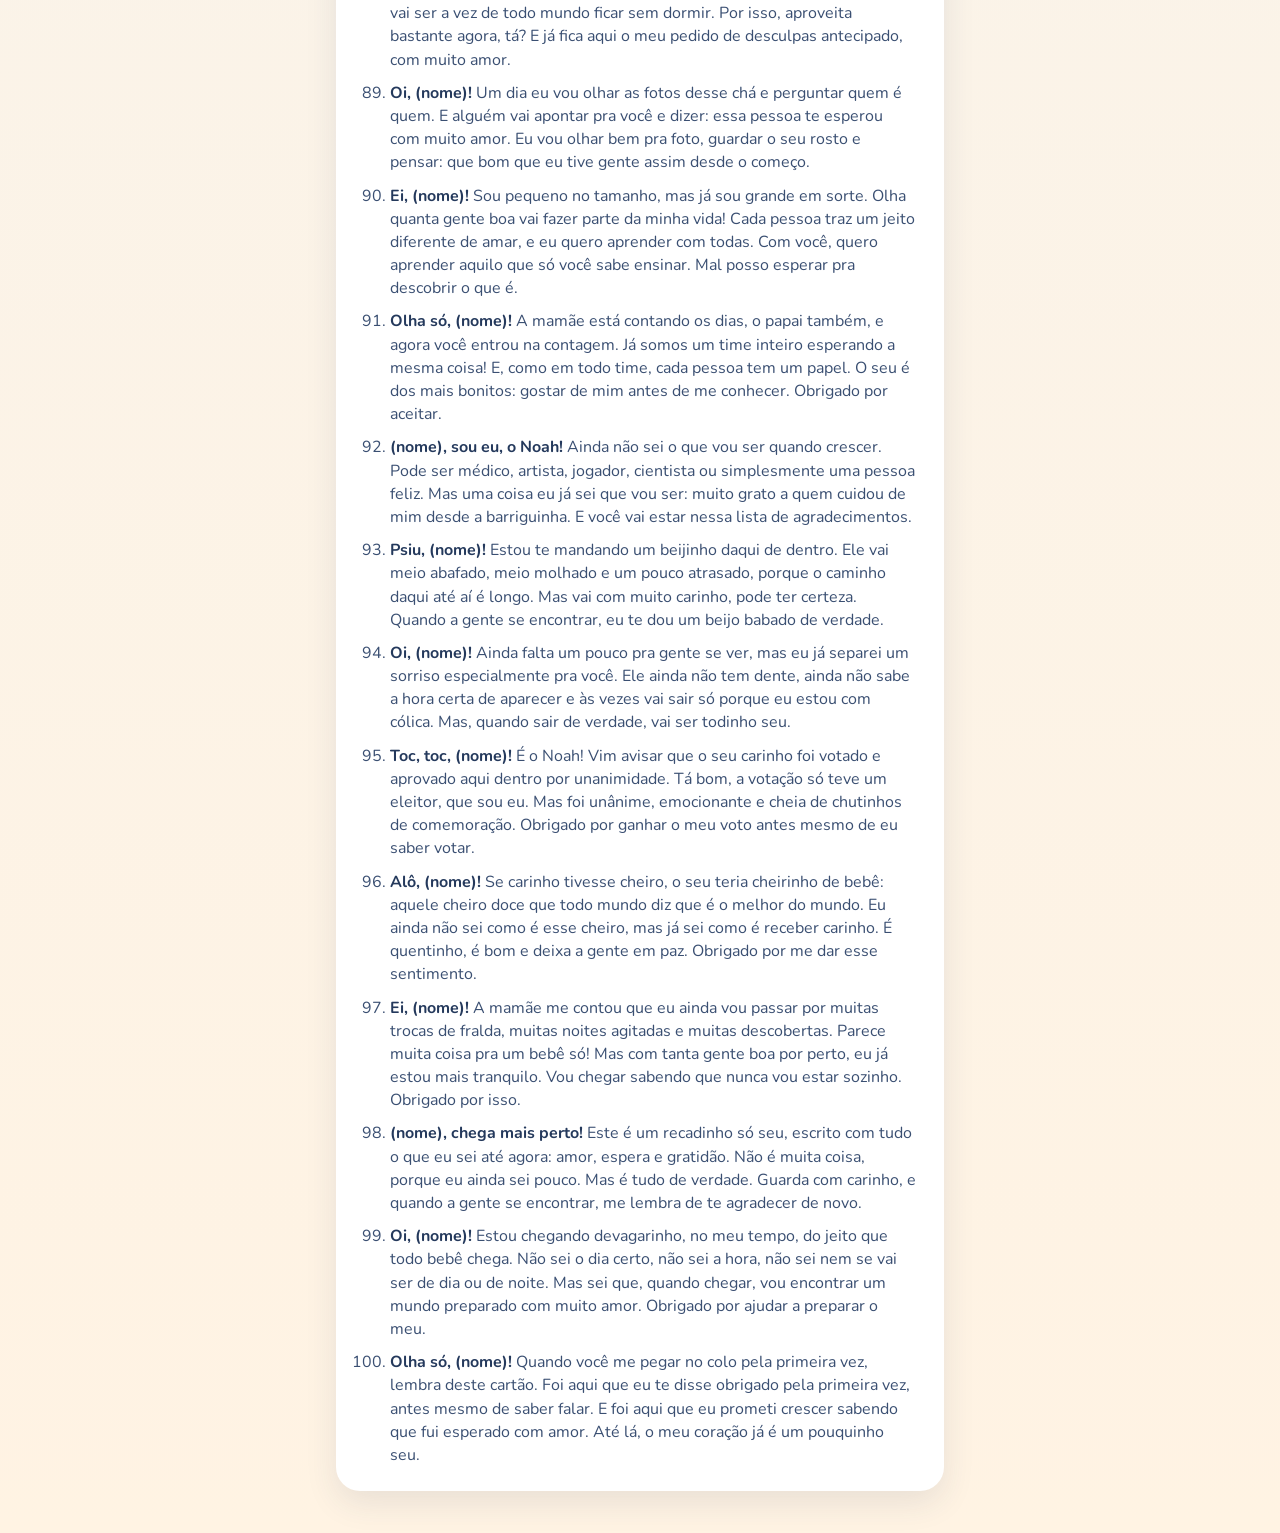
==== commit b5a00ec6: "Planilha ligada e as 100 cartinhas do Noah, maiores e com alma - o site usa a planilha do Google do " ====
--- a/pessoal.html
+++ b/pessoal.html
@@ -9,7 +9,7 @@
   <link rel="preconnect" href="https://fonts.googleapis.com">
   <link rel="preconnect" href="https://fonts.gstatic.com" crossorigin>
   <link rel="stylesheet" href="https://fonts.googleapis.com/css2?family=Fredoka:wght@500;600;700&family=Nunito:wght@400;600;700;800&display=swap">
-  <link rel="stylesheet" href="estilo.css?v=5">
+  <link rel="stylesheet" href="estilo.css?v=6">
   <style>
     .pagina-pessoal { max-width: 640px; }
     .topo-pessoal { text-align: center; margin-bottom: 18px; }
@@ -83,8 +83,8 @@
     </section>
   </main>
 
-  <script src="config.js?v=5"></script>
-  <script src="desenhos.js?v=5"></script>
-  <script src="pessoal.js?v=5"></script>
+  <script src="config.js?v=6"></script>
+  <script src="desenhos.js?v=6"></script>
+  <script src="pessoal.js?v=6"></script>
 </body>
 </html>
